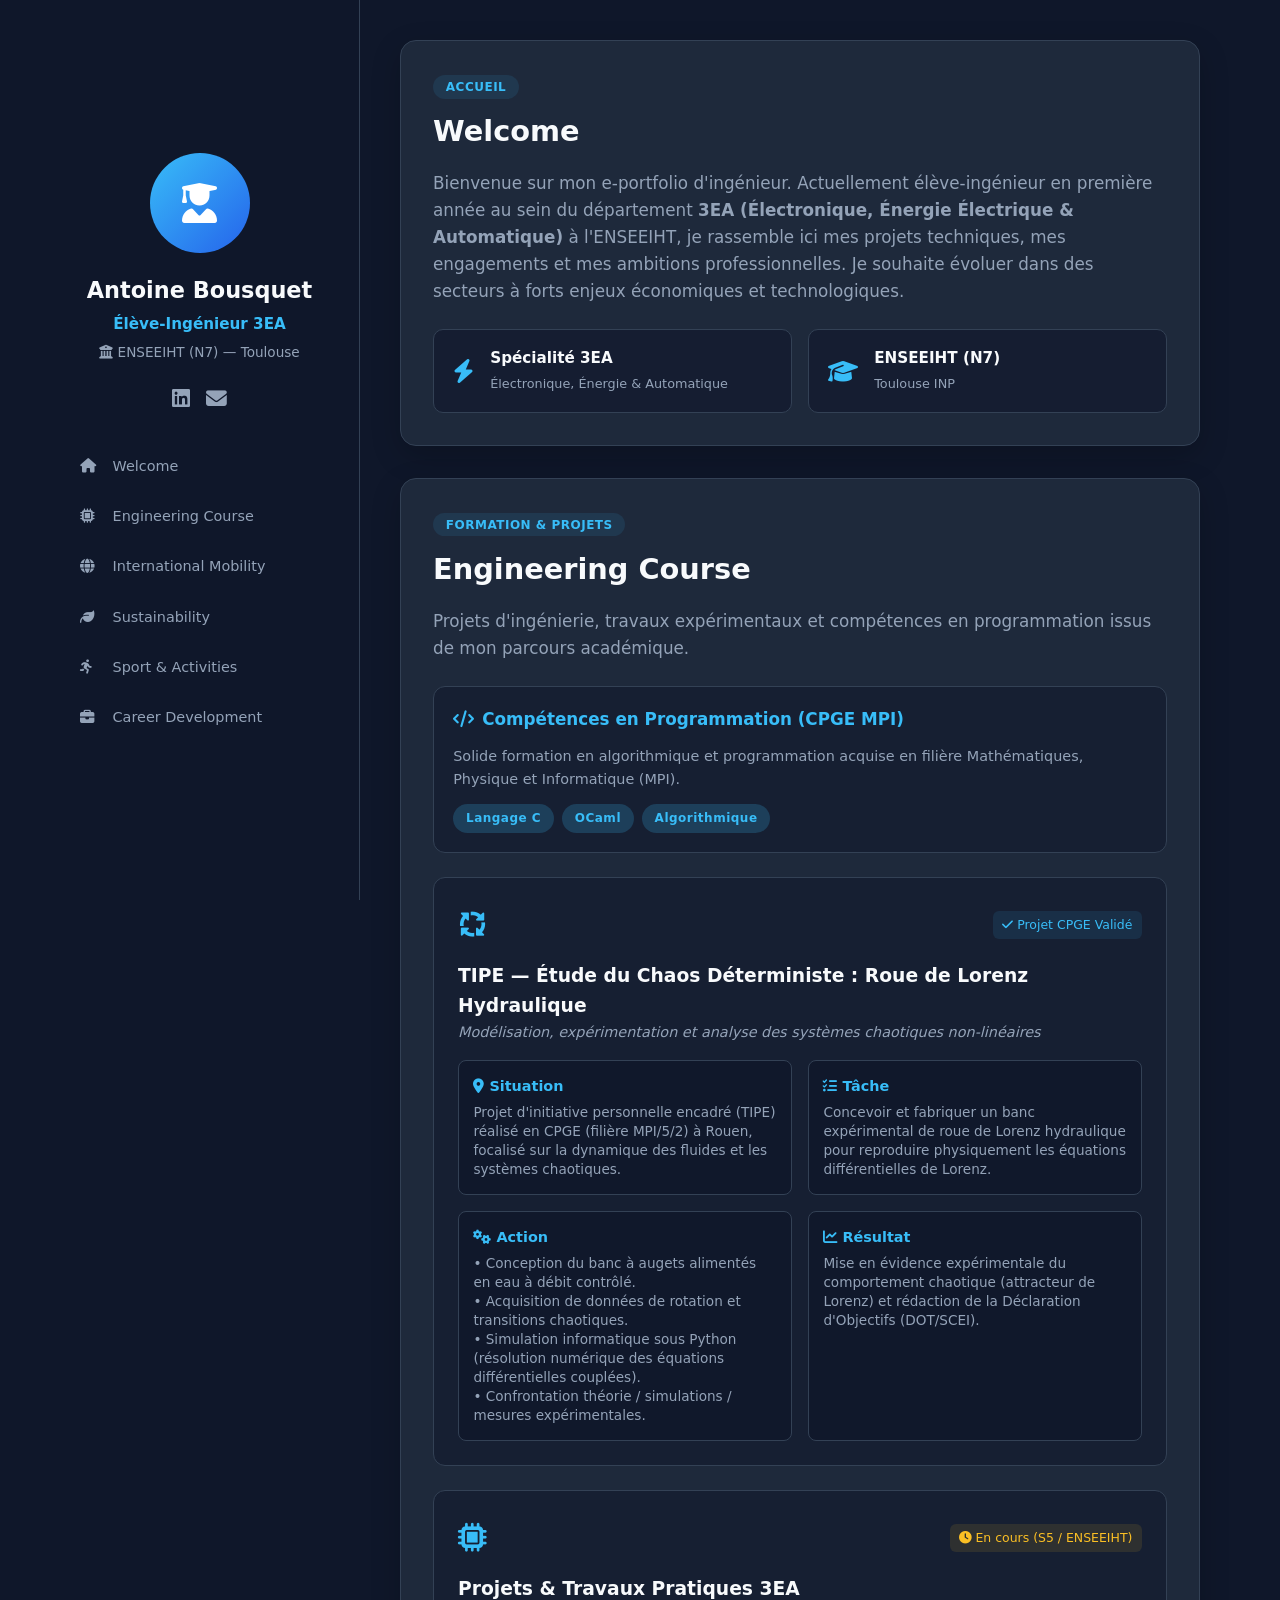
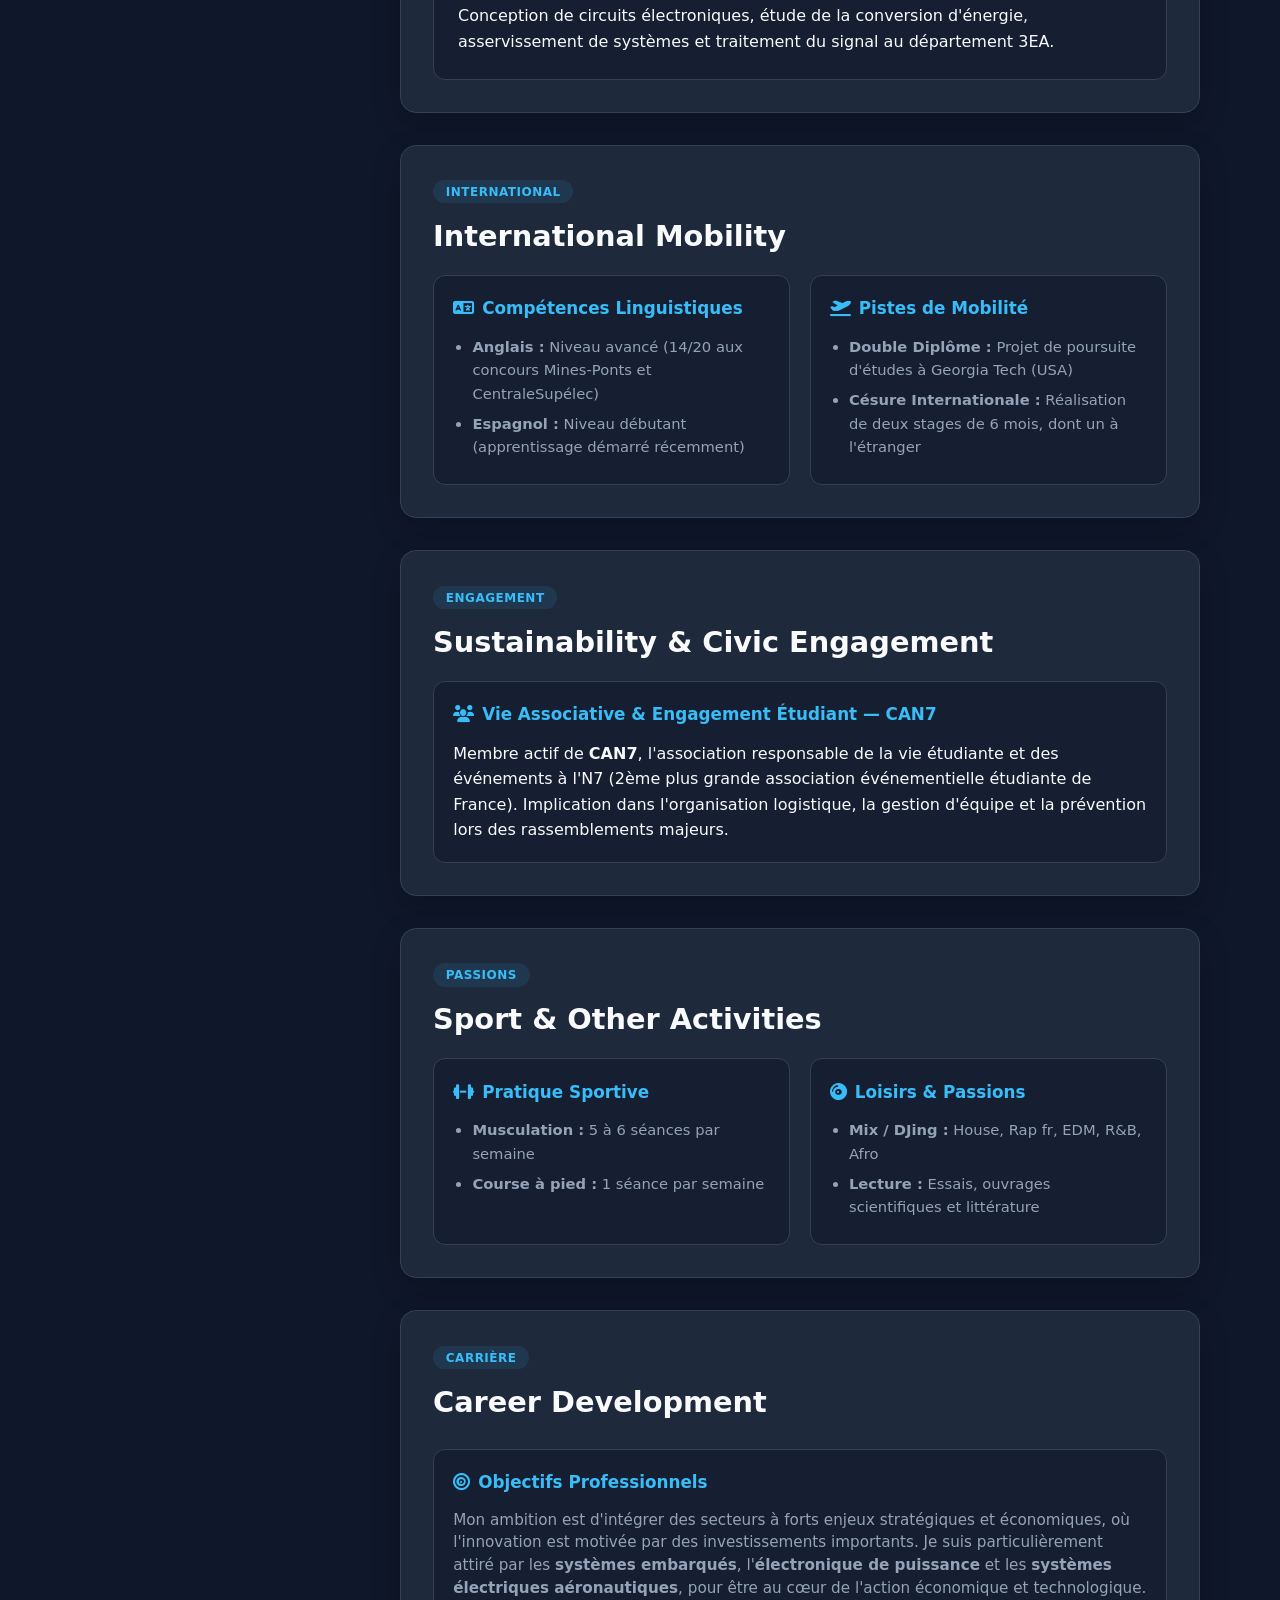
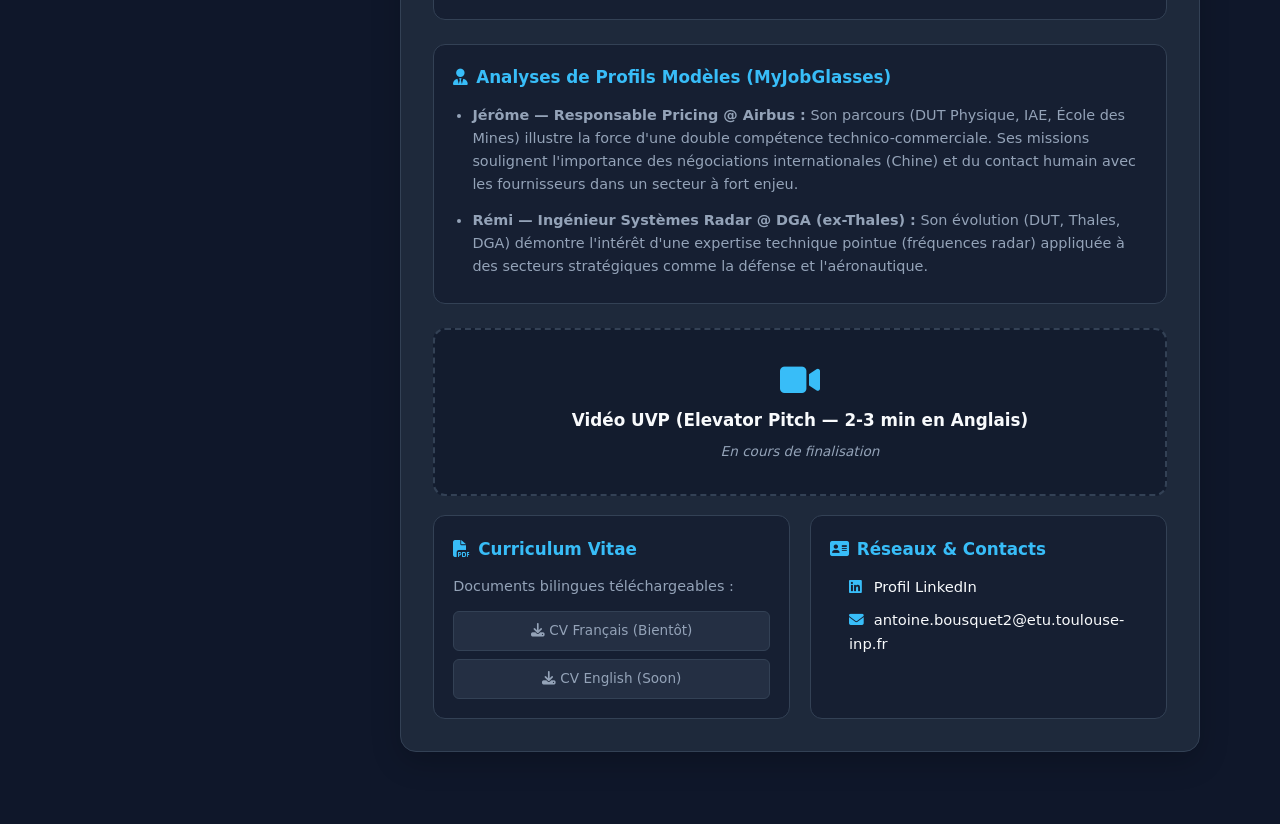
==== index.html @ 3d0f650c "Update index.html" ====
<!DOCTYPE html>
<html lang="fr">
<head>
  <meta charset="UTF-8">
  <meta name="viewport" content="width=device-width, initial-scale=1.0">
  <title>Antoine Bousquet | E-Portfolio</title>
  <link rel="stylesheet" href="style.css">
  <link rel="stylesheet" href="https://cdnjs.cloudflare.com/ajax/libs/font-awesome/6.4.0/css/all.min.css">
</head>
<body>

  <div class="portfolio-container">

    <!-- Barre latérale fixe (Gauche) -->
    <aside class="sidebar">
      <div class="profile-card">
        <!-- Emplacement photo de profil -->
        <div class="avatar-container">
          <i class="fa-solid fa-user-graduate avatar-icon"></i>
          <!-- Quand tu auras ta photo, remplace la ligne au-dessus par : -->
          <!-- <img src="photo.jpg" alt="Antoine Bousquet" class="avatar-img"> -->
        </div>
        
        <h1>Antoine Bousquet</h1>
        <p class="tagline">Élève-Ingénieur 3EA</p>
        <p class="school"><i class="fa-solid fa-building-columns"></i> ENSEEIHT (N7) — Toulouse</p>

        <div class="social-links">
          <a href="https://www.linkedin.com/in/bousquet-antoine-a207343b2/" target="_blank" title="LinkedIn"><i class="fa-brands fa-linkedin"></i></a>
          <a href="mailto:antoine.bousquet2@etu.toulouse-inp.fr" title="Email"><i class="fa-solid fa-envelope"></i></a>
        </div>

        <nav class="sidebar-nav">
          <ul>
            <li><a href="#welcome"><i class="fa-solid fa-house"></i> Welcome</a></li>
            <li><a href="#engineering"><i class="fa-solid fa-microchip"></i> Engineering Course</a></li>
            <li><a href="#mobility"><i class="fa-solid fa-globe"></i> International Mobility</a></li>
            <li><a href="#sustainability"><i class="fa-solid fa-leaf"></i> Sustainability</a></li>
            <li><a href="#sport"><i class="fa-solid fa-person-running"></i> Sport & Activities</a></li>
            <li><a href="#career"><i class="fa-solid fa-briefcase"></i> Career Development</a></li>
          </ul>
        </nav>
      </div>
    </aside>

    <!-- Zone de contenu (Droite) -->
    <main class="main-content">

      <!-- Onglet 1: Welcome -->
      <section id="welcome" class="section-card">
        <span class="badge">Accueil</span>
        <h2>Welcome</h2>
        <p class="hero-text">
          Bienvenue sur mon e-portfolio d'ingénieur. Actuellement élève-ingénieur en première année au sein du département <strong>3EA (Électronique, Énergie Électrique & Automatique)</strong> à l'ENSEEIHT, je rassemble ici mes projets techniques, mes engagements et mes ambitions professionnelles. Je souhaite évoluer dans des secteurs à forts enjeux économiques et technologiques.
        </p>
        
        <div class="quick-stats">
          <div class="stat-box">
            <i class="fa-solid fa-bolt"></i>
            <div>
              <strong>Spécialité 3EA</strong>
              <span>Électronique, Énergie & Automatique</span>
            </div>
          </div>
          <div class="stat-box">
            <i class="fa-solid fa-graduation-cap"></i>
            <div>
              <strong>ENSEEIHT (N7)</strong>
              <span>Toulouse INP</span>
            </div>
          </div>
        </div>
      </section>

      <!-- Onglet 2: Engineering Course -->
      <section id="engineering" class="section-card">
        <span class="badge">Formation & Projets</span>
        <h2>Engineering Course</h2>
        <p class="hero-text">Projets d'ingénierie, travaux expérimentaux et compétences en programmation issus de mon parcours académique.</p>
        
         <div class="info-box margin-top" style="margin-bottom: 1.5rem;">
          <h3><i class="fa-solid fa-code"></i> Compétences en Programmation (CPGE MPI)</h3>
          <p style="font-size: 0.9rem; color: var(--text-muted);">
            Solide formation en algorithmique et programmation acquise en filière Mathématiques, Physique et Informatique (MPI).
          </p>
          <div style="margin-top: 0.8rem; display: flex; gap: 0.5rem; flex-wrap: wrap;">
            <span class="badge" style="text-transform: none; background: rgba(56, 189, 248, 0.2);">Langage C</span>
            <span class="badge" style="text-transform: none; background: rgba(56, 189, 248, 0.2);">OCaml</span>
            <span class="badge" style="text-transform: none; background: rgba(56, 189, 248, 0.2);">Algorithmique</span>
          </div>
        </div>

        <div class="cards-grid">
          <!-- Carte Projet TIPE -->
          <div class="feature-card">
            <div class="card-header-flex">
              <div class="card-icon"><i class="fa-solid fa-arrows-spin"></i></div>
              <span class="status-tag success"><i class="fa-solid fa-check"></i> Projet CPGE Validé</span>
            </div>
            
            <h3>TIPE — Étude du Chaos Déterministe : Roue de Lorenz Hydraulique</h3>
            <p class="project-subtitle"><em>Modélisation, expérimentation et analyse des systèmes chaotiques non-linéaires</em></p>

            <div class="star-grid">
              <div class="star-item">
                <strong><i class="fa-solid fa-location-dot"></i> Situation</strong>
                <p>Projet d'initiative personnelle encadré (TIPE) réalisé en CPGE (filière MPI/5/2) à Rouen, focalisé sur la dynamique des fluides et les systèmes chaotiques.</p>
              </div>

              <div class="star-item">
                <strong><i class="fa-solid fa-list-check"></i> Tâche</strong>
                <p>Concevoir et fabriquer un banc expérimental de roue de Lorenz hydraulique pour reproduire physiquement les équations différentielles de Lorenz.</p>
              </div>

              <div class="star-item">
                <strong><i class="fa-solid fa-gears"></i> Action</strong>
                <p>
                  • Conception du banc à augets alimentés en eau à débit contrôlé.<br>
                  • Acquisition de données de rotation et transitions chaotiques.<br>
                  • Simulation informatique sous Python (résolution numérique des équations différentielles couplées).<br>
                  • Confrontation théorie / simulations / mesures expérimentales.
                </p>
              </div>

              <div class="star-item">
                <strong><i class="fa-solid fa-chart-line"></i> Résultat</strong>
                <p>Mise en évidence expérimentale du comportement chaotique (attracteur de Lorenz) et rédaction de la Déclaration d'Objectifs (DOT/SCEI).</p>
              </div>
            </div>
          </div>

          <!-- Carte Projets N7 3EA -->
          <div class="feature-card margin-top">
            <div class="card-header-flex">
              <div class="card-icon"><i class="fa-solid fa-microchip"></i></div>
              <span class="status-tag pending"><i class="fa-solid fa-clock"></i> En cours (S5 / ENSEEIHT)</span>
            </div>
            <h3>Projets & Travaux Pratiques 3EA</h3>
            <p>Conception de circuits électroniques, étude de la conversion d'énergie, asservissement de systèmes et traitement du signal au département 3EA.</p>
          </div>
        </div>
      </section>

      <!-- Onglet 3: International Mobility -->
      <section id="mobility" class="section-card">
        <span class="badge">International</span>
        <h2>International Mobility</h2>
        
        <div class="grid-2col">
          <div class="info-box">
            <h3><i class="fa-solid fa-language"></i> Compétences Linguistiques</h3>
            <ul>
              <li><strong>Anglais :</strong> Niveau avancé (14/20 aux concours Mines-Ponts et CentraleSupélec)</li>
              <li><strong>Espagnol :</strong> Niveau débutant (apprentissage démarré récemment)</li>
            </ul>
          </div>
          <div class="info-box">
            <h3><i class="fa-solid fa-plane-departure"></i> Pistes de Mobilité</h3>
            <ul>
              <li><strong>Double Diplôme :</strong> Projet de poursuite d'études à Georgia Tech (USA)</li>
              <li><strong>Césure Internationale :</strong> Réalisation de deux stages de 6 mois, dont un à l'étranger</li>
            </ul>
          </div>
        </div>
      </section>

      <!-- Onglet 4: Sustainability & Civic Engagement -->
      <section id="sustainability" class="section-card">
        <span class="badge">Engagement</span>
        <h2>Sustainability & Civic Engagement</h2>
        <div class="info-box">
          <h3><i class="fa-solid fa-users"></i> Vie Associative & Engagement Étudiant — CAN7</h3>
          <p>
            Membre actif de <strong>CAN7</strong>, l'association responsable de la vie étudiante et des événements à l'N7 (2ème plus grande association événementielle étudiante de France). Implication dans l'organisation logistique, la gestion d'équipe et la prévention lors des rassemblements majeurs.
          </p>
        </div>
      </section>

      <!-- Onglet 5: Sport & Other Activities -->
      <section id="sport" class="section-card">
        <span class="badge">Passions</span>
        <h2>Sport & Other Activities</h2>
        <div class="grid-2col">
          <div class="info-box">
            <h3><i class="fa-solid fa-dumbbell"></i> Pratique Sportive</h3>
            <ul>
              <li><strong>Musculation :</strong> 5 à 6 séances par semaine</li>
              <li><strong>Course à pied :</strong> 1 séance par semaine</li>
            </ul>
          </div>
          <div class="info-box">
            <h3><i class="fa-solid fa-compact-disc"></i> Loisirs & Passions</h3>
            <ul>
              <li><strong>Mix / DJing :</strong> House, Rap fr, EDM, R&B, Afro</li>
              <li><strong>Lecture :</strong> Essais, ouvrages scientifiques et littérature</li>
            </ul>
          </div>
        </div>
      </section>

      <!-- Onglet 6: Career Development -->
      <section id="career" class="section-card">
        <span class="badge">Carrière</span>
        <h2>Career Development</h2>
        
        <div class="info-box margin-top" style="margin-bottom: 1.5rem;">
          <h3><i class="fa-solid fa-bullseye"></i> Objectifs Professionnels</h3>
          <p style="font-size: 0.95rem; color: var(--text-muted); line-height: 1.5;">
            Mon ambition est d'intégrer des secteurs à forts enjeux stratégiques et économiques, où l'innovation est motivée par des investissements importants. Je suis particulièrement attiré par les <strong>systèmes embarqués</strong>, l'<strong>électronique de puissance</strong> et les <strong>systèmes électriques aéronautiques</strong>, pour être au cœur de l'action économique et technologique.
          </p>
        </div>
        
        <div class="info-box margin-top" style="margin-bottom: 1.5rem;">
          <h3><i class="fa-solid fa-user-tie"></i> Analyses de Profils Modèles (MyJobGlasses)</h3>
          <ul style="padding-left: 1.2rem; color: var(--text-muted); font-size: 0.9rem;">
            <li>
              <strong>Jérôme — Responsable Pricing @ Airbus :</strong> 
              Son parcours (DUT Physique, IAE, École des Mines) illustre la force d'une double compétence technico-commerciale. Ses missions soulignent l'importance des négociations internationales (Chine) et du contact humain avec les fournisseurs dans un secteur à fort enjeu.
            </li>
            <li style="margin-top: 0.8rem;">
              <strong>Rémi — Ingénieur Systèmes Radar @ DGA (ex-Thales) :</strong> 
              Son évolution (DUT, Thales, DGA) démontre l'intérêt d'une expertise technique pointue (fréquences radar) appliquée à des secteurs stratégiques comme la défense et l'aéronautique.
            </li>
          </ul>
        </div>
        
        <!-- Emplacement Vidéo Pitch -->
        <div class="video-container">
          <div class="video-placeholder">
            <i class="fa-solid fa-video"></i>
            <h3>Vidéo UVP (Elevator Pitch — 2-3 min en Anglais)</h3>
            <p><em>En cours de finalisation</em></p>
          </div>
        </div>

        <!-- Emplacement CVs & Réseaux -->
        <div class="grid-2col">
          <div class="info-box">
            <h3><i class="fa-solid fa-file-pdf"></i> Curriculum Vitae</h3>
            <p style="font-size: 0.9rem; color: var(--text-muted); margin-bottom: 0.8rem;">Documents bilingues téléchargeables :</p>
            <div class="buttons-group">
              <span class="btn-disabled"><i class="fa-solid fa-download"></i> CV Français (Bientôt)</span>
              <span class="btn-disabled"><i class="fa-solid fa-download"></i> CV English (Soon)</span>
            </div>
          </div>

          <div class="info-box">
            <h3><i class="fa-solid fa-address-card"></i> Réseaux & Contacts</h3>
            <ul class="contact-list">
              <li><i class="fa-brands fa-linkedin"></i> <a href="https://www.linkedin.com/in/bousquet-antoine-a207343b2/" target="_blank">Profil LinkedIn</a></li>
              <li><i class="fa-solid fa-envelope"></i> <a href="mailto:antoine.bousquet2@etu.toulouse-inp.fr">antoine.bousquet2@etu.toulouse-inp.fr</a></li>
            </ul>
          </div>
        </div>
      </section>

    </main>

  </div>

</body>
</html>
---- style.css ----
:root {
  --bg-color: #0f172a;
  --card-bg: #1e293b;
  --accent-color: #38bdf8;
  --accent-hover: #0284c7;
  --text-main: #f8fafc;
  --text-muted: #94a3b8;
  --border-color: #334155;
}

* {
  margin: 0;
  padding: 0;
  box-sizing: border-box;
  font-family: 'Segoe UI', system-ui, -apple-system, sans-serif;
  scroll-behavior: smooth;
}

body {
  background-color: var(--bg-color);
  color: var(--text-main);
  line-height: 1.6;
}

.portfolio-container {
  display: flex;
  max-width: 1200px;
  margin: 0 auto;
  min-height: 100vh;
}

/* Sidebar */
.sidebar {
  width: 320px;
  position: sticky;
  top: 0;
  height: 100vh;
  padding: 2rem 1.5rem;
  display: flex;
  flex-direction: column;
  justify-content: center;
  border-right: 1px solid var(--border-color);
}

.profile-card {
  text-align: center;
}

.avatar-container {
  width: 100px;
  height: 100px;
  background: linear-gradient(135deg, var(--accent-color), #2563eb);
  border-radius: 50%;
  display: flex;
  align-items: center;
  justify-content: center;
  margin: 0 auto 1.2rem;
  overflow: hidden;
}

.avatar-icon {
  font-size: 2.5rem;
  color: white;
}

.avatar-img {
  width: 100%;
  height: 100%;
  object-fit: cover;
}

.sidebar h1 {
  font-size: 1.4rem;
  font-weight: 700;
  margin-bottom: 0.2rem;
}

.tagline {
  color: var(--accent-color);
  font-weight: 600;
  font-size: 0.95rem;
}

.school {
  color: var(--text-muted);
  font-size: 0.85rem;
  margin-top: 0.4rem;
  margin-bottom: 1.2rem;
}

.social-links {
  display: flex;
  justify-content: center;
  gap: 1rem;
  margin-bottom: 1.8rem;
}

.social-links a {
  color: var(--text-muted);
  font-size: 1.3rem;
  transition: color 0.2s;
}

.social-links a:hover {
  color: var(--accent-color);
}

.sidebar-nav ul {
  list-style: none;
  text-align: left;
}

.sidebar-nav li {
  margin-bottom: 0.5rem;
}

.sidebar-nav a {
  color: var(--text-muted);
  text-decoration: none;
  display: block;
  padding: 0.6rem 1rem;
  border-radius: 8px;
  font-size: 0.9rem;
  font-weight: 500;
  transition: all 0.2s;
}

.sidebar-nav a:hover {
  background: var(--card-bg);
  color: var(--accent-color);
}

.sidebar-nav i {
  width: 20px;
  margin-right: 8px;
}

/* Main Content */
.main-content {
  flex: 1;
  padding: 2.5rem;
}

.section-card {
  background: var(--card-bg);
  border-radius: 16px;
  padding: 2rem;
  margin-bottom: 2rem;
  border: 1px solid var(--border-color);
  box-shadow: 0 10px 30px rgba(0, 0, 0, 0.2);
}

.badge {
  background: rgba(56, 189, 248, 0.1);
  color: var(--accent-color);
  padding: 0.3rem 0.8rem;
  border-radius: 20px;
  font-size: 0.75rem;
  font-weight: 600;
  text-transform: uppercase;
  letter-spacing: 0.5px;
}

.section-card h2 {
  font-size: 1.8rem;
  margin: 0.6rem 0 1rem;
  color: var(--text-main);
}

.hero-text {
  font-size: 1.05rem;
  color: var(--text-muted);
  margin-bottom: 1.5rem;
}

.quick-stats {
  display: flex;
  gap: 1rem;
  flex-wrap: wrap;
}

.stat-box {
  background: rgba(15, 23, 42, 0.6);
  padding: 1rem 1.2rem;
  border-radius: 10px;
  display: flex;
  align-items: center;
  gap: 1rem;
  border: 1px solid var(--border-color);
  flex: 1;
  min-width: 220px;
}

.stat-box i {
  font-size: 1.5rem;
  color: var(--accent-color);
}

.stat-box strong {
  display: block;
  font-size: 0.95rem;
}

.stat-box span {
  font-size: 0.8rem;
  color: var(--text-muted);
}

.grid-2col {
  display: grid;
  grid-template-columns: 1fr 1fr;
  gap: 1.2rem;
  margin-top: 1rem;
}

.info-box {
  background: rgba(15, 23, 42, 0.5);
  padding: 1.2rem;
  border-radius: 12px;
  border: 1px solid var(--border-color);
}

.info-box h3 {
  font-size: 1.05rem;
  color: var(--accent-color);
  margin-bottom: 0.8rem;
  display: flex;
  align-items: center;
  gap: 0.5rem;
}

.info-box ul {
  padding-left: 1.2rem;
  color: var(--text-muted);
  font-size: 0.92rem;
}

.info-box li {
  margin-bottom: 0.4rem;
}

.feature-card {
  background: rgba(15, 23, 42, 0.5);
  padding: 1.5rem;
  border-radius: 12px;
  border: 1px solid var(--border-color);
}

.card-header-flex {
  display: flex;
  justify-content: space-between;
  align-items: center;
  margin-bottom: 0.8rem;
}

.card-icon {
  font-size: 1.8rem;
  color: var(--accent-color);
}

.margin-top {
  margin-top: 1.5rem;
}

.project-subtitle {
  color: var(--text-muted);
  font-size: 0.9rem;
  margin-bottom: 1rem;
}

/* Method STAR */
.star-grid {
  display: grid;
  grid-template-columns: 1fr 1fr;
  gap: 1rem;
  margin-top: 1rem;
}

.star-item {
  background: rgba(15, 23, 42, 0.8);
  padding: 0.9rem;
  border-radius: 8px;
  border: 1px solid var(--border-color);
}

.star-item strong {
  color: var(--accent-color);
  display: block;
  margin-bottom: 0.3rem;
  font-size: 0.9rem;
}

.star-item p {
  font-size: 0.85rem;
  color: var(--text-muted);
  line-height: 1.4;
}

.status-tag {
  font-size: 0.78rem;
  padding: 0.25rem 0.6rem;
  border-radius: 6px;
  font-weight: 500;
}

.status-tag.success {
  background: rgba(56, 189, 248, 0.1);
  color: var(--accent-color);
}

.status-tag.pending {
  background: rgba(251, 191, 36, 0.1);
  color: #fbbf24;
}

.video-placeholder {
  background: rgba(15, 23, 42, 0.7);
  border: 2px dashed var(--border-color);
  border-radius: 12px;
  padding: 2rem;
  text-align: center;
  margin-bottom: 1.2rem;
}

.video-placeholder i {
  font-size: 2.2rem;
  color: var(--accent-color);
  margin-bottom: 0.6rem;
}

.video-placeholder h3 {
  font-size: 1.05rem;
  margin-bottom: 0.4rem;
}

.video-placeholder p {
  font-size: 0.85rem;
  color: var(--text-muted);
}

.buttons-group {
  display: flex;
  flex-direction: column;
  gap: 0.5rem;
}

.btn-disabled {
  display: inline-block;
  background: rgba(51, 65, 85, 0.5);
  color: var(--text-muted);
  padding: 0.5rem 0.8rem;
  border-radius: 6px;
  font-size: 0.85rem;
  text-align: center;
  border: 1px solid var(--border-color);
}

.contact-list {
  list-style: none;
}

.contact-list li {
  margin-bottom: 0.6rem;
  font-size: 0.92rem;
}

.contact-list a {
  color: var(--text-main);
  text-decoration: none;
}

.contact-list a:hover {
  color: var(--accent-color);
}

.contact-list i {
  width: 20px;
  color: var(--accent-color);
}

@media (max-width: 850px) {
  .portfolio-container {
    flex-direction: column;
  }
  .sidebar {
    width: 100%;
    height: auto;
    position: relative;
    border-right: none;
    border-bottom: 1px solid var(--border-color);
  }
  .grid-2col, .star-grid {
    grid-template-columns: 1fr;
  }
}
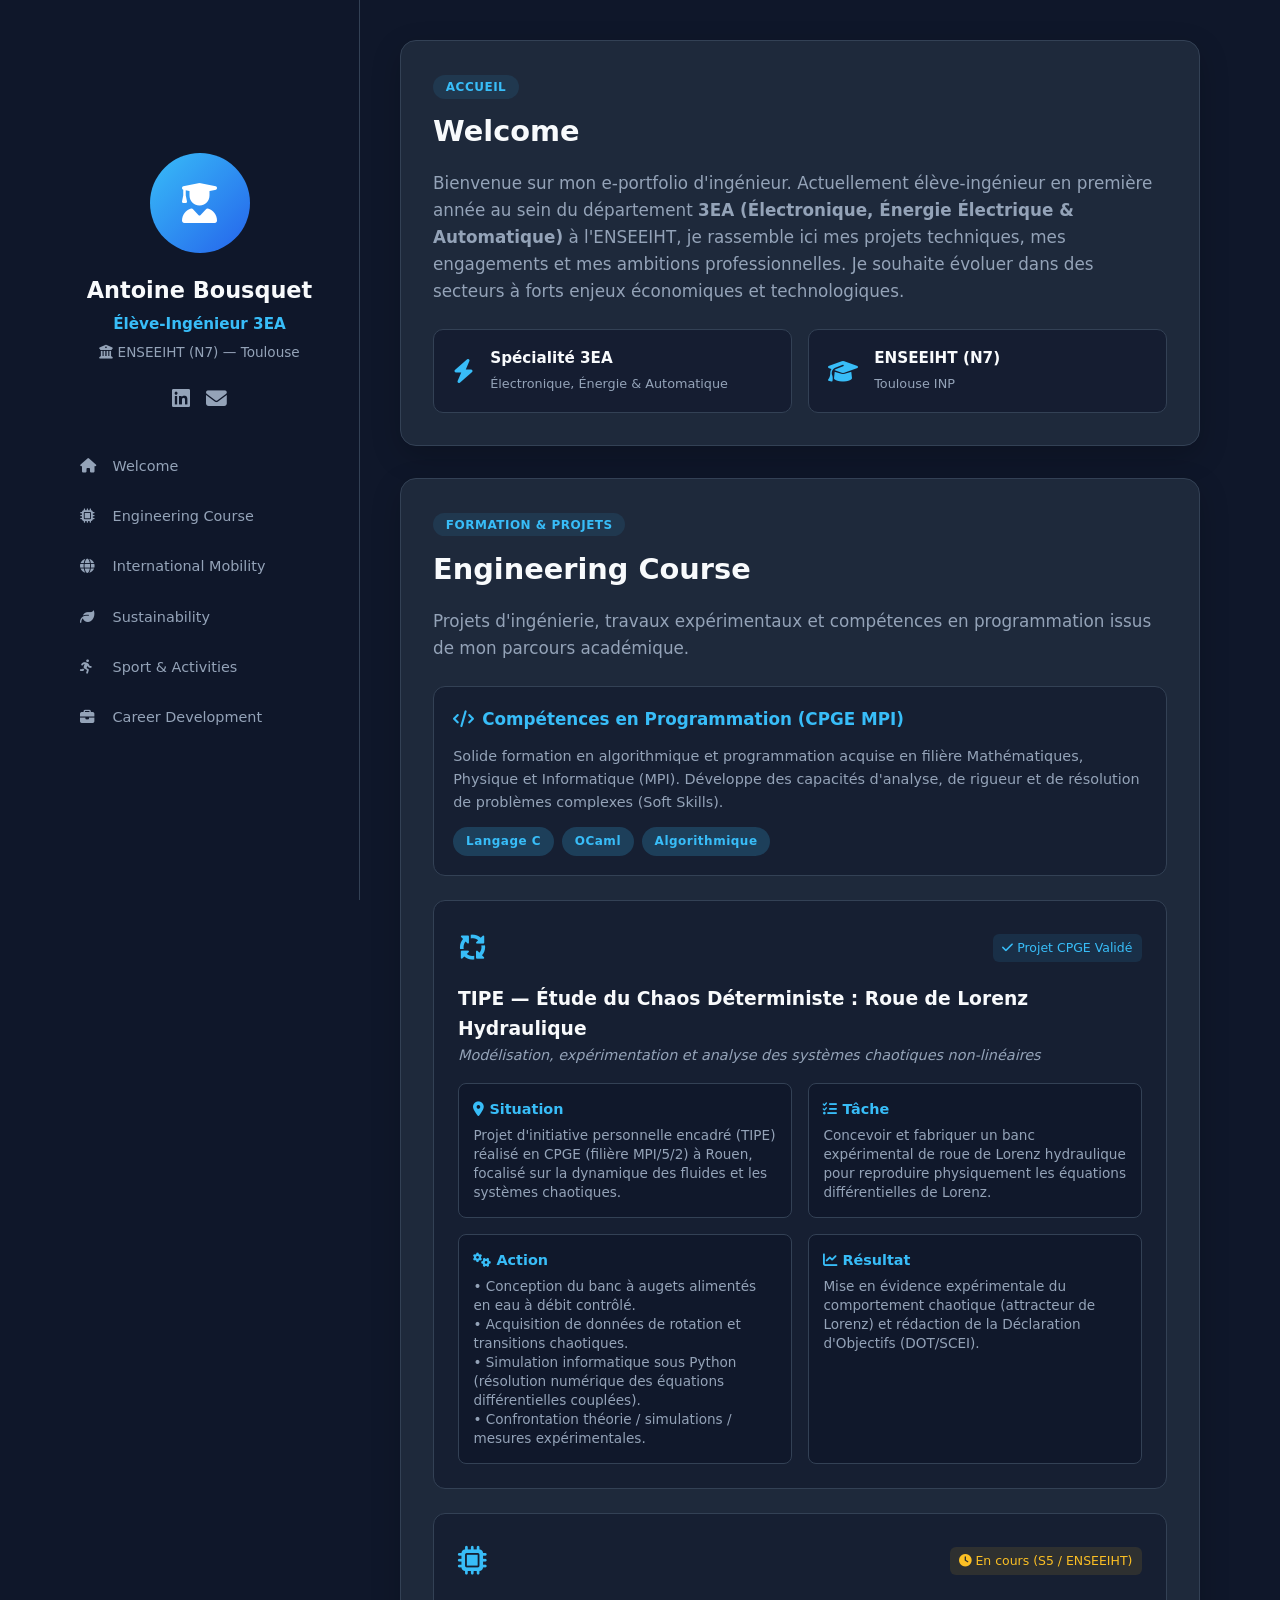
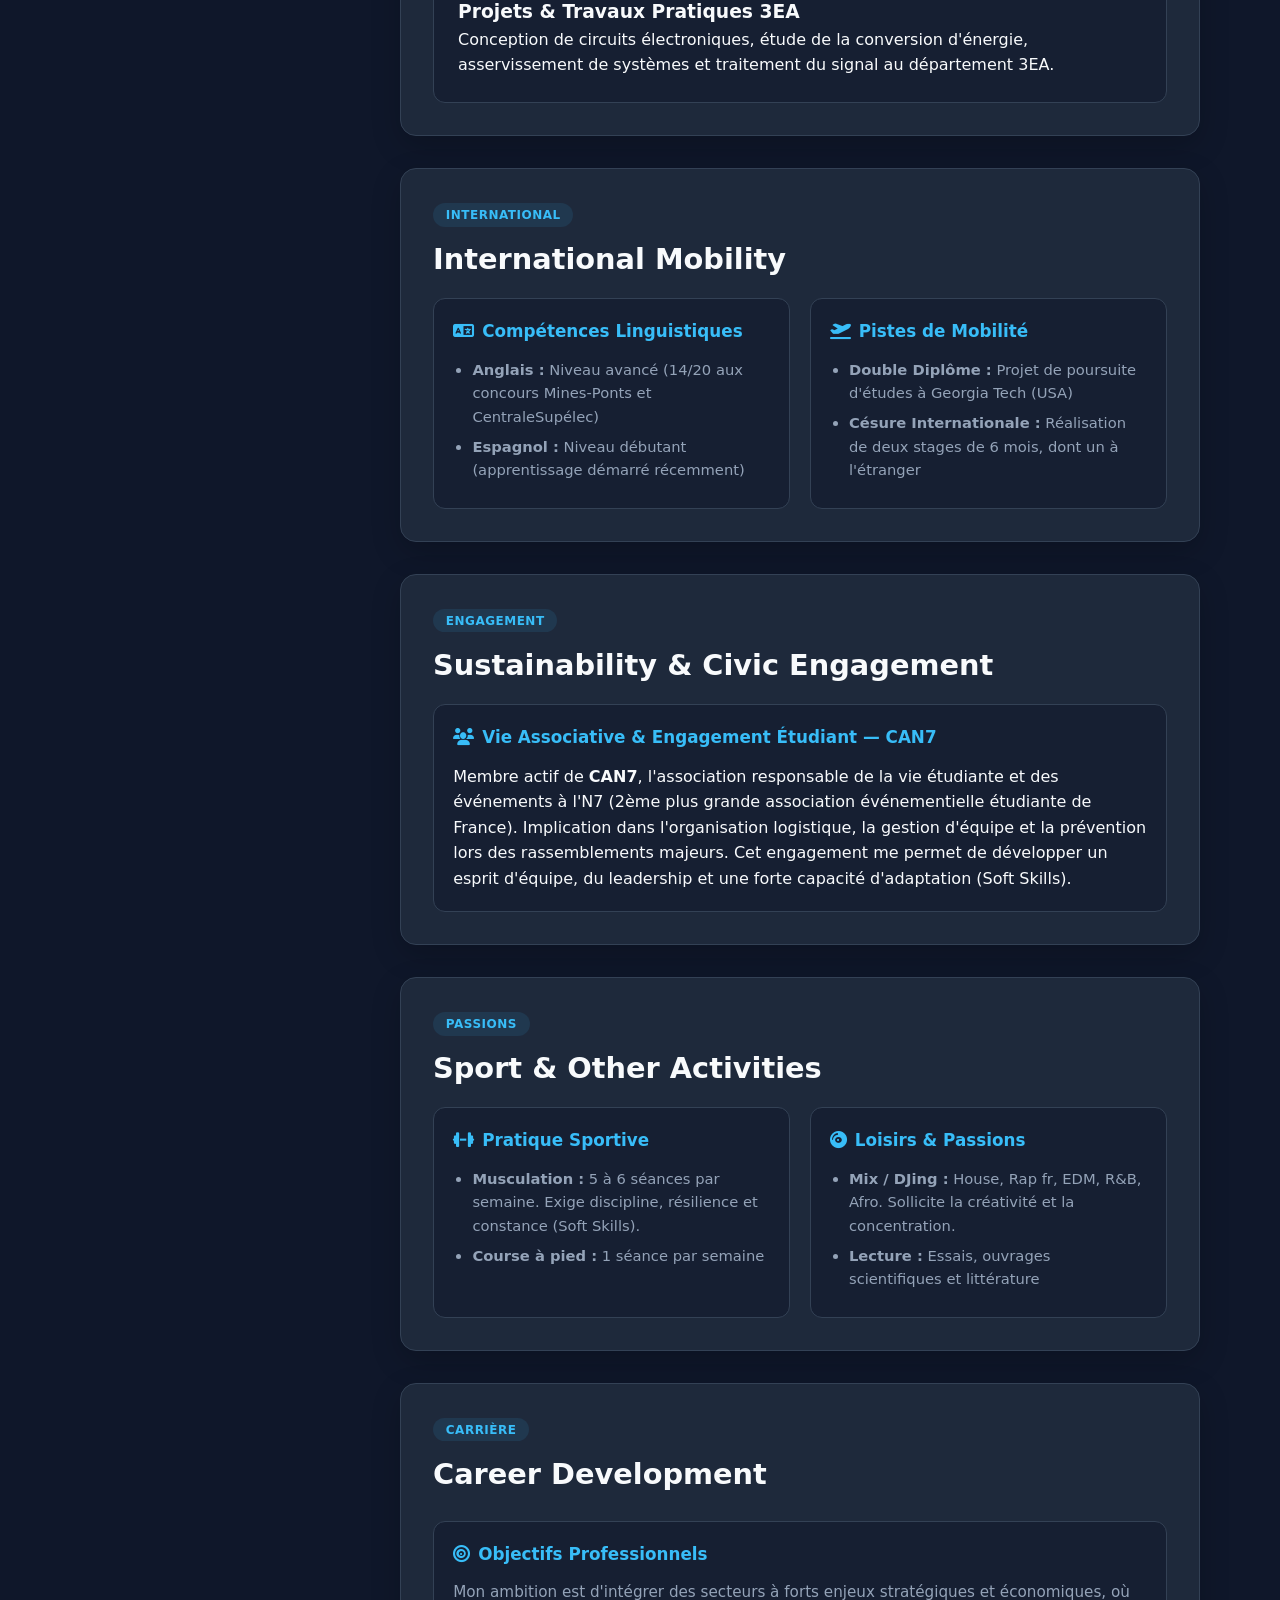
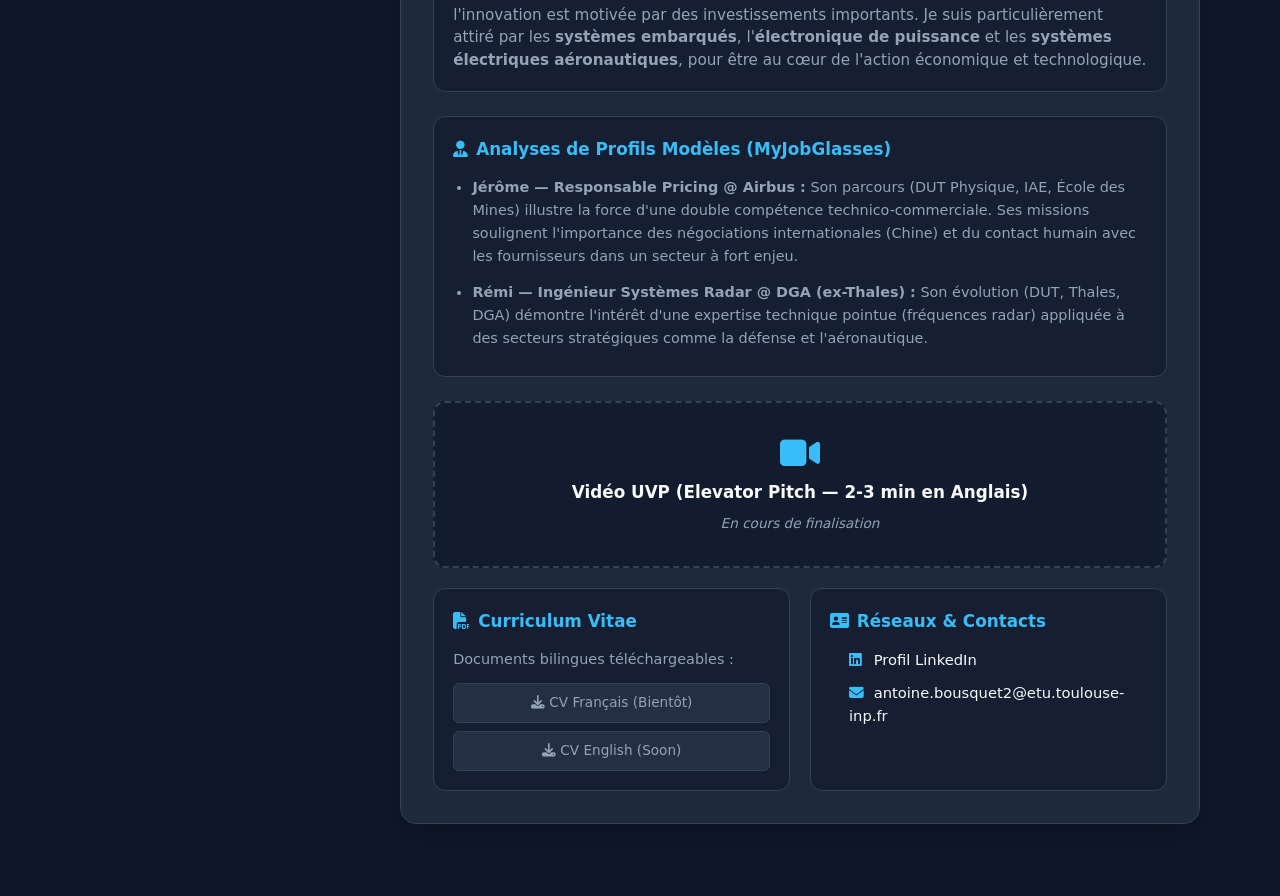
==== commit f68ddf6f: "Update index.html" ====
--- a/index.html
+++ b/index.html
@@ -81,7 +81,7 @@
          <div class="info-box margin-top" style="margin-bottom: 1.5rem;">
           <h3><i class="fa-solid fa-code"></i> Compétences en Programmation (CPGE MPI)</h3>
           <p style="font-size: 0.9rem; color: var(--text-muted);">
-            Solide formation en algorithmique et programmation acquise en filière Mathématiques, Physique et Informatique (MPI).
+            Solide formation en algorithmique et programmation acquise en filière Mathématiques, Physique et Informatique (MPI). Développe des capacités d'analyse, de rigueur et de résolution de problèmes complexes (Soft Skills).
           </p>
           <div style="margin-top: 0.8rem; display: flex; gap: 0.5rem; flex-wrap: wrap;">
             <span class="badge" style="text-transform: none; background: rgba(56, 189, 248, 0.2);">Langage C</span>
@@ -171,7 +171,7 @@
         <div class="info-box">
           <h3><i class="fa-solid fa-users"></i> Vie Associative & Engagement Étudiant — CAN7</h3>
           <p>
-            Membre actif de <strong>CAN7</strong>, l'association responsable de la vie étudiante et des événements à l'N7 (2ème plus grande association événementielle étudiante de France). Implication dans l'organisation logistique, la gestion d'équipe et la prévention lors des rassemblements majeurs.
+            Membre actif de <strong>CAN7</strong>, l'association responsable de la vie étudiante et des événements à l'N7 (2ème plus grande association événementielle étudiante de France). Implication dans l'organisation logistique, la gestion d'équipe et la prévention lors des rassemblements majeurs. Cet engagement me permet de développer un esprit d'équipe, du leadership et une forte capacité d'adaptation (Soft Skills).
           </p>
         </div>
       </section>
@@ -184,14 +184,14 @@
           <div class="info-box">
             <h3><i class="fa-solid fa-dumbbell"></i> Pratique Sportive</h3>
             <ul>
-              <li><strong>Musculation :</strong> 5 à 6 séances par semaine</li>
+              <li><strong>Musculation :</strong> 5 à 6 séances par semaine. Exige discipline, résilience et constance (Soft Skills).</li>
               <li><strong>Course à pied :</strong> 1 séance par semaine</li>
             </ul>
           </div>
           <div class="info-box">
             <h3><i class="fa-solid fa-compact-disc"></i> Loisirs & Passions</h3>
             <ul>
-              <li><strong>Mix / DJing :</strong> House, Rap fr, EDM, R&B, Afro</li>
+              <li><strong>Mix / DJing :</strong> House, Rap fr, EDM, R&B, Afro. Sollicite la créativité et la concentration.</li>
               <li><strong>Lecture :</strong> Essais, ouvrages scientifiques et littérature</li>
             </ul>
           </div>
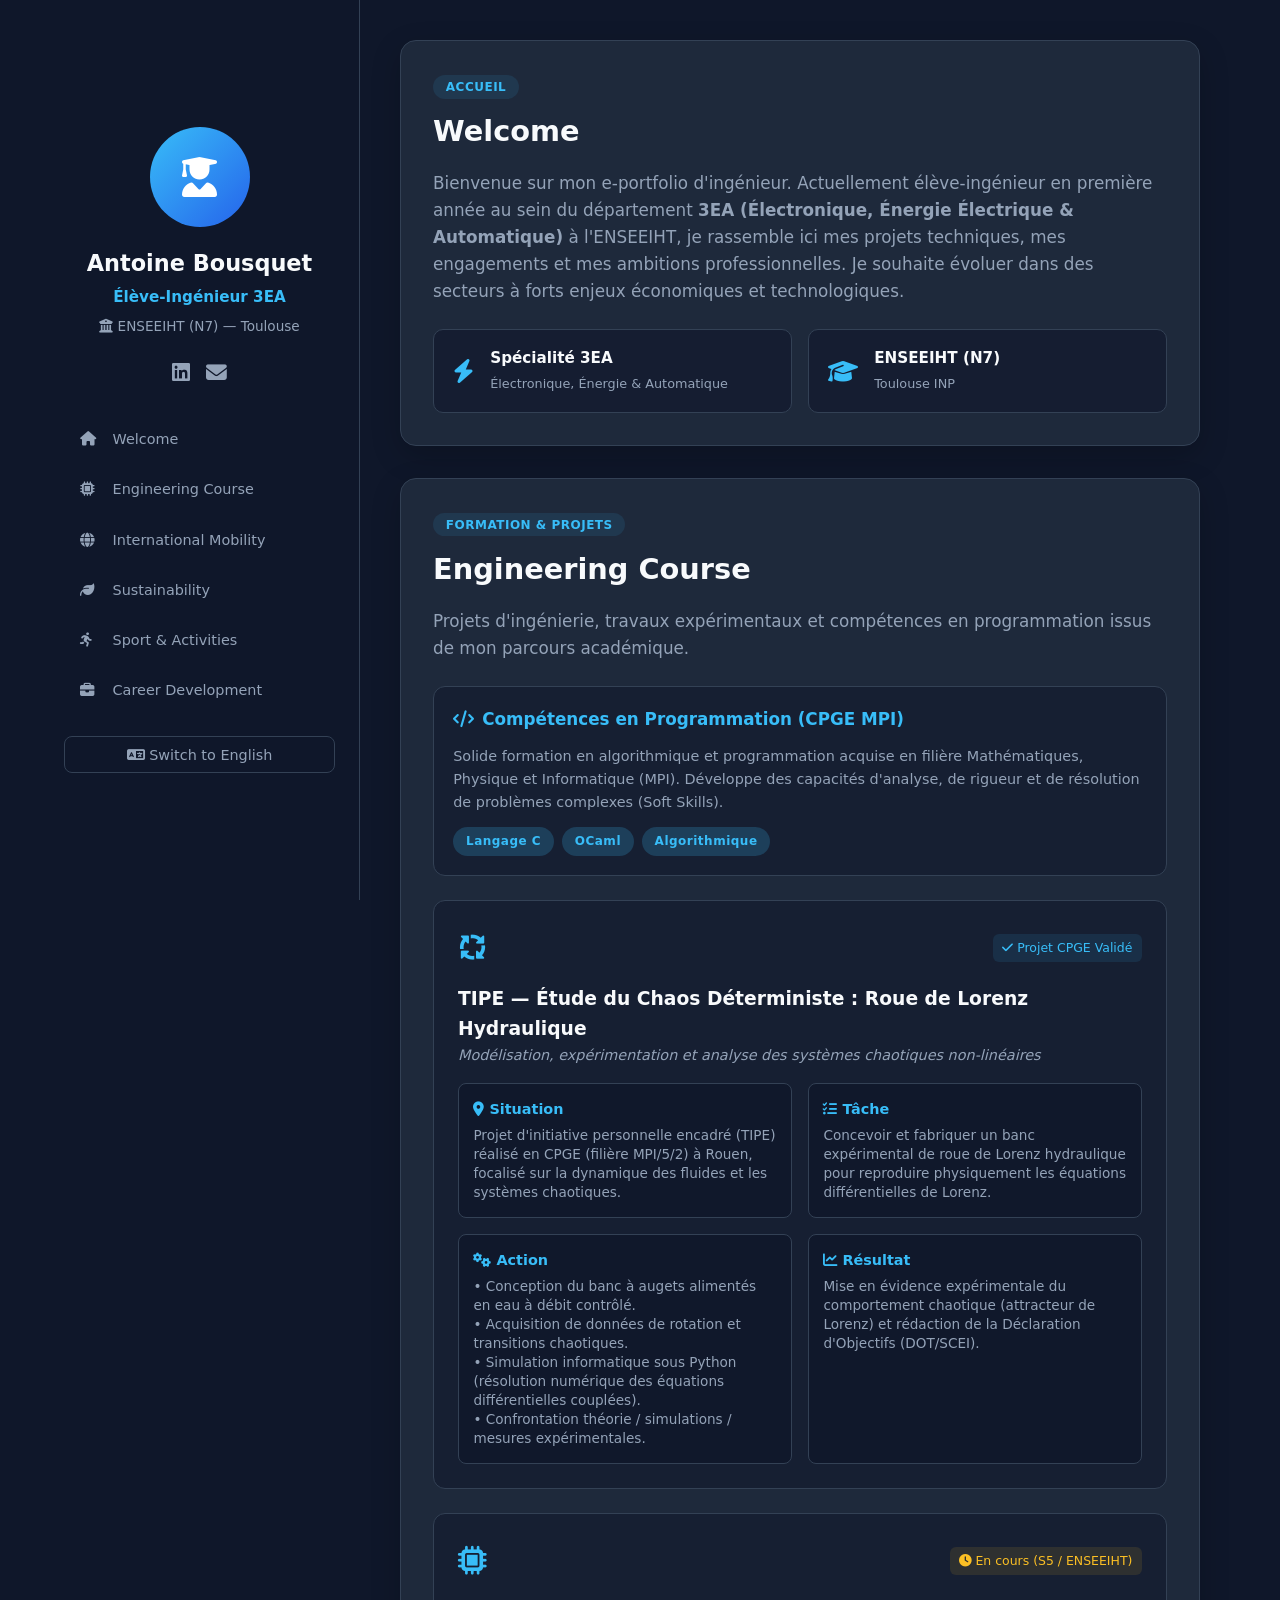
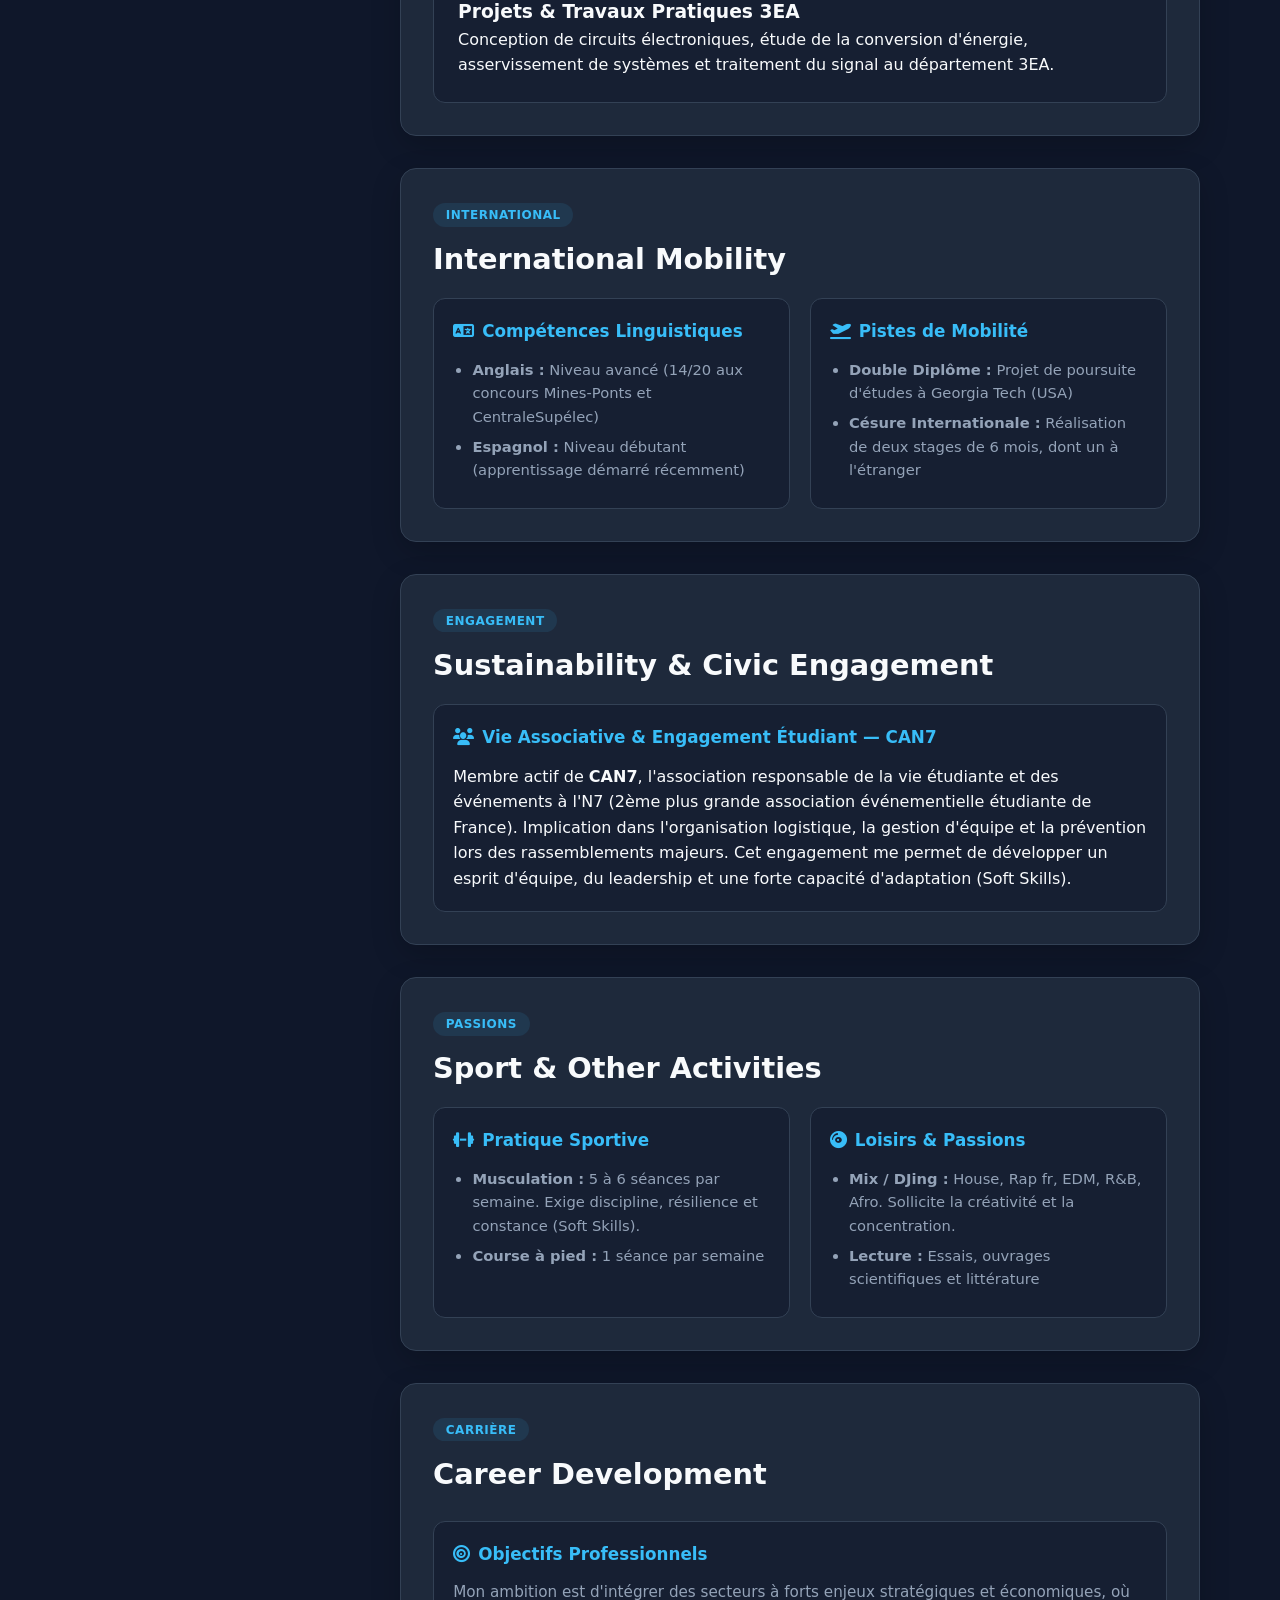
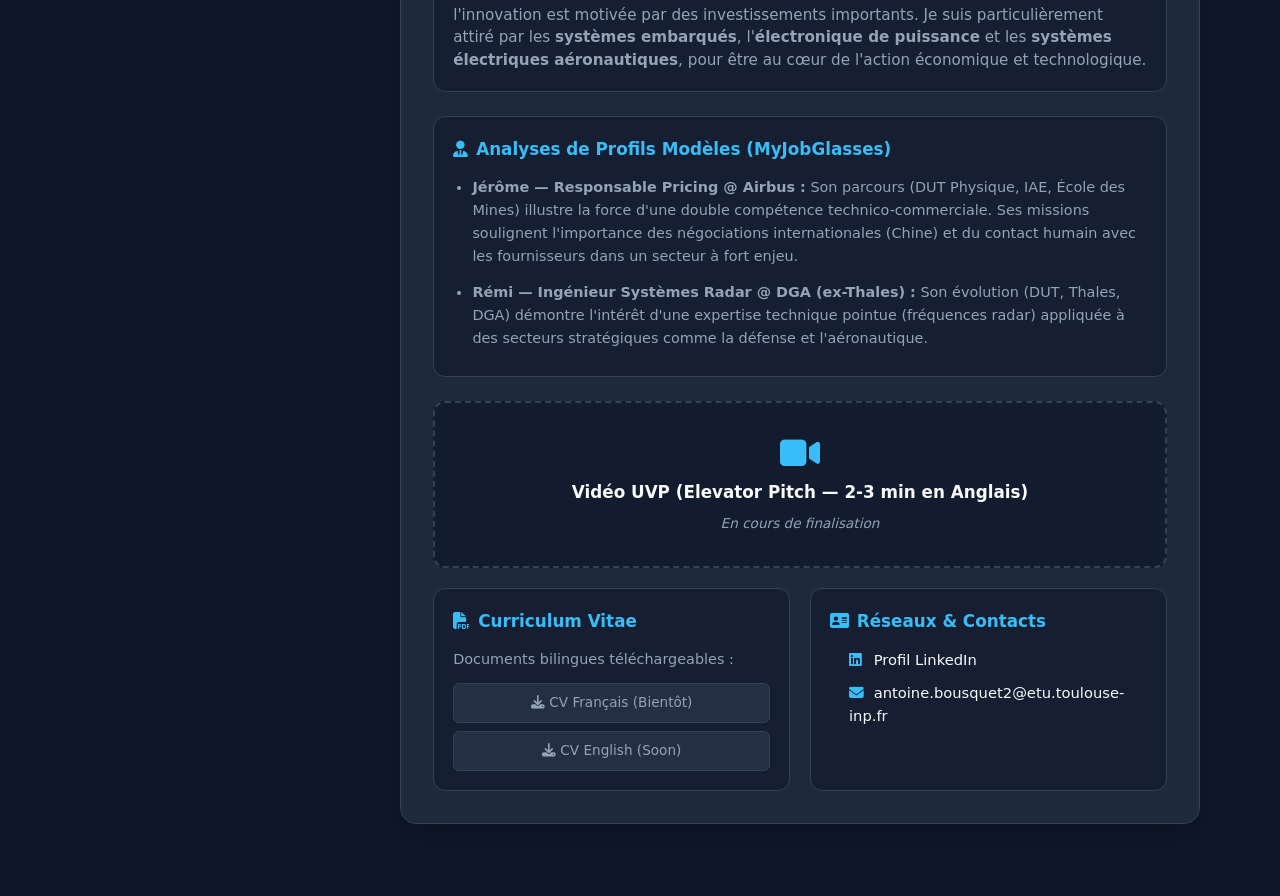
==== commit 50735630: "Update index.html" ====
--- a/index.html
+++ b/index.html
@@ -40,6 +40,9 @@
             <li><a href="#career"><i class="fa-solid fa-briefcase"></i> Career Development</a></li>
           </ul>
         </nav>
+        <button id="langToggle" class="lang-toggle-btn">
+        <i class="fa-solid fa-language"></i> Switch to English
+        </button>
       </div>
     </aside>
 
@@ -257,6 +260,17 @@
     </main>
 
   </div>
-
+<script>
+  const toggleBtn = document.getElementById('langToggle');
+  let isEnglish = false;
+  
+  toggleBtn.addEventListener('click', () => {
+    isEnglish = !isEnglish;
+    toggleBtn.innerHTML = isEnglish ? '<i class="fa-solid fa-language"></i> Passer en Français' : '<i class="fa-solid fa-language"></i> Switch to English';
+    
+    document.querySelectorAll('.lang-fr').forEach(el => el.style.display = isEnglish ? 'none' : '');
+    document.querySelectorAll('.lang-en').forEach(el => el.style.display = isEnglish ? '' : 'none');
+  });
+</script>
 </body>
 </html>
--- a/style.css
+++ b/style.css
@@ -393,3 +393,36 @@
     grid-template-columns: 1fr;
   }
 }
+/* Bouton de langue */
+.lang-toggle-btn {
+  background: transparent;
+  color: var(--text-muted);
+  border: 1px solid var(--border-color);
+  padding: 0.6rem;
+  border-radius: 8px;
+  cursor: pointer;
+  width: 100%;
+  margin-top: 1rem;
+  font-size: 0.9rem;
+  transition: all 0.2s;
+}
+
+.lang-toggle-btn:hover {
+  background: var(--card-bg);
+  color: var(--text-main);
+  border-color: var(--accent-color);
+}
+
+.lang-en {
+  display: none; /* Cache le texte anglais par défaut */
+}
+
+/* Image de projet TIPE */
+.project-image {
+  width: 100%;
+  max-height: 250px;
+  object-fit: cover;
+  border-radius: 8px;
+  margin: 1rem 0;
+  border: 1px solid var(--border-color);
+}
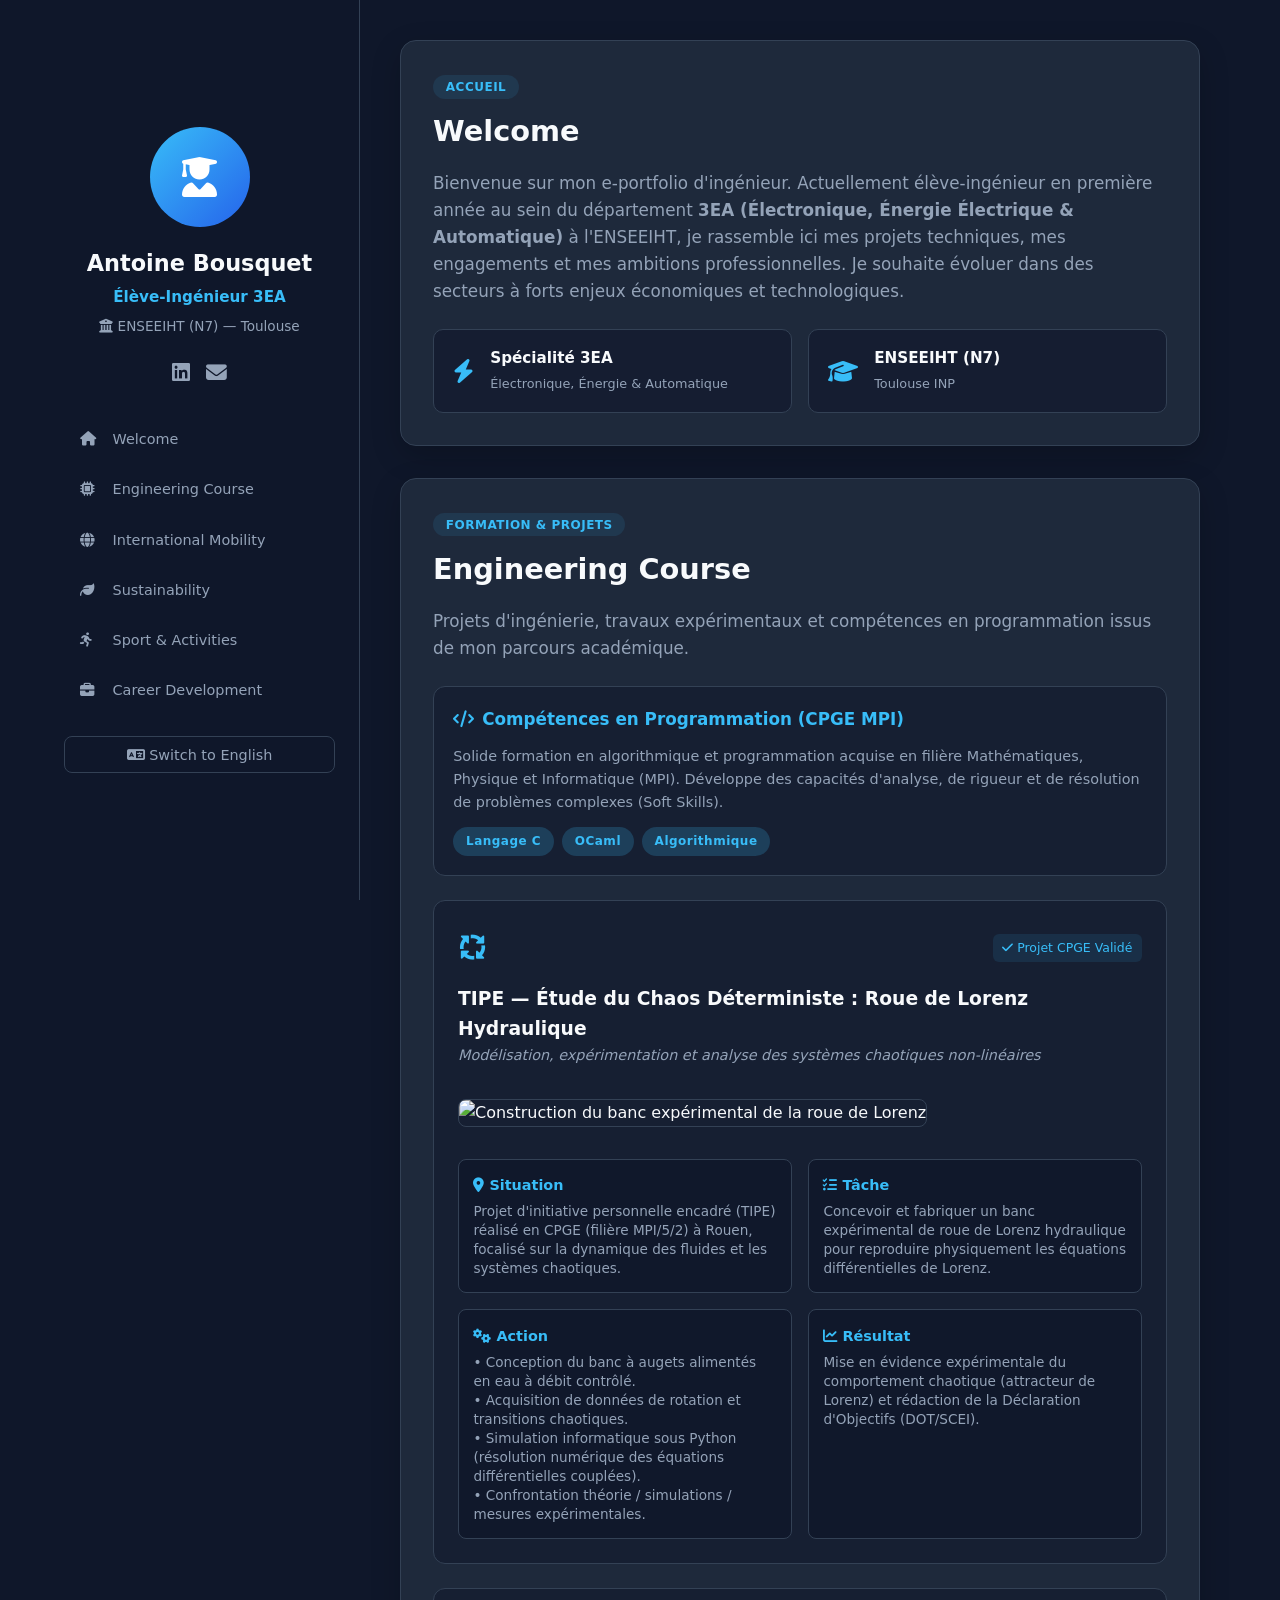
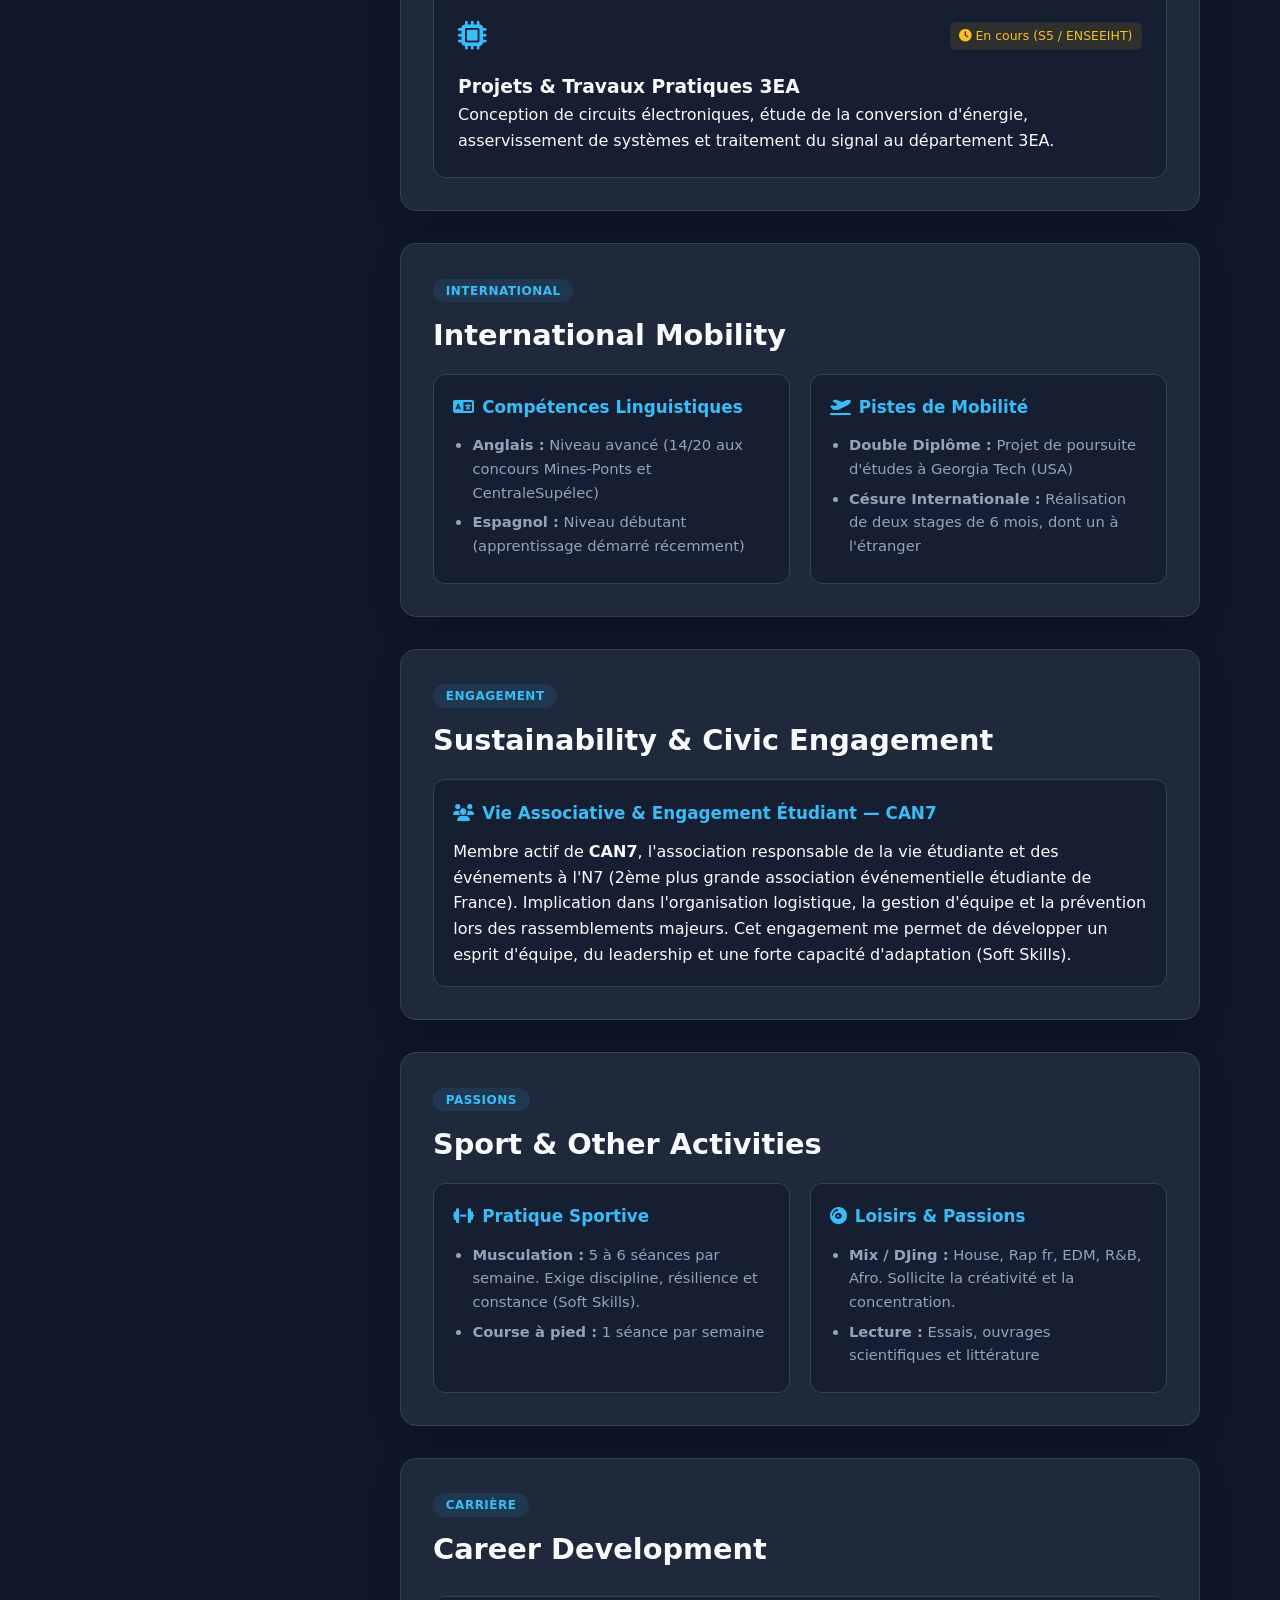
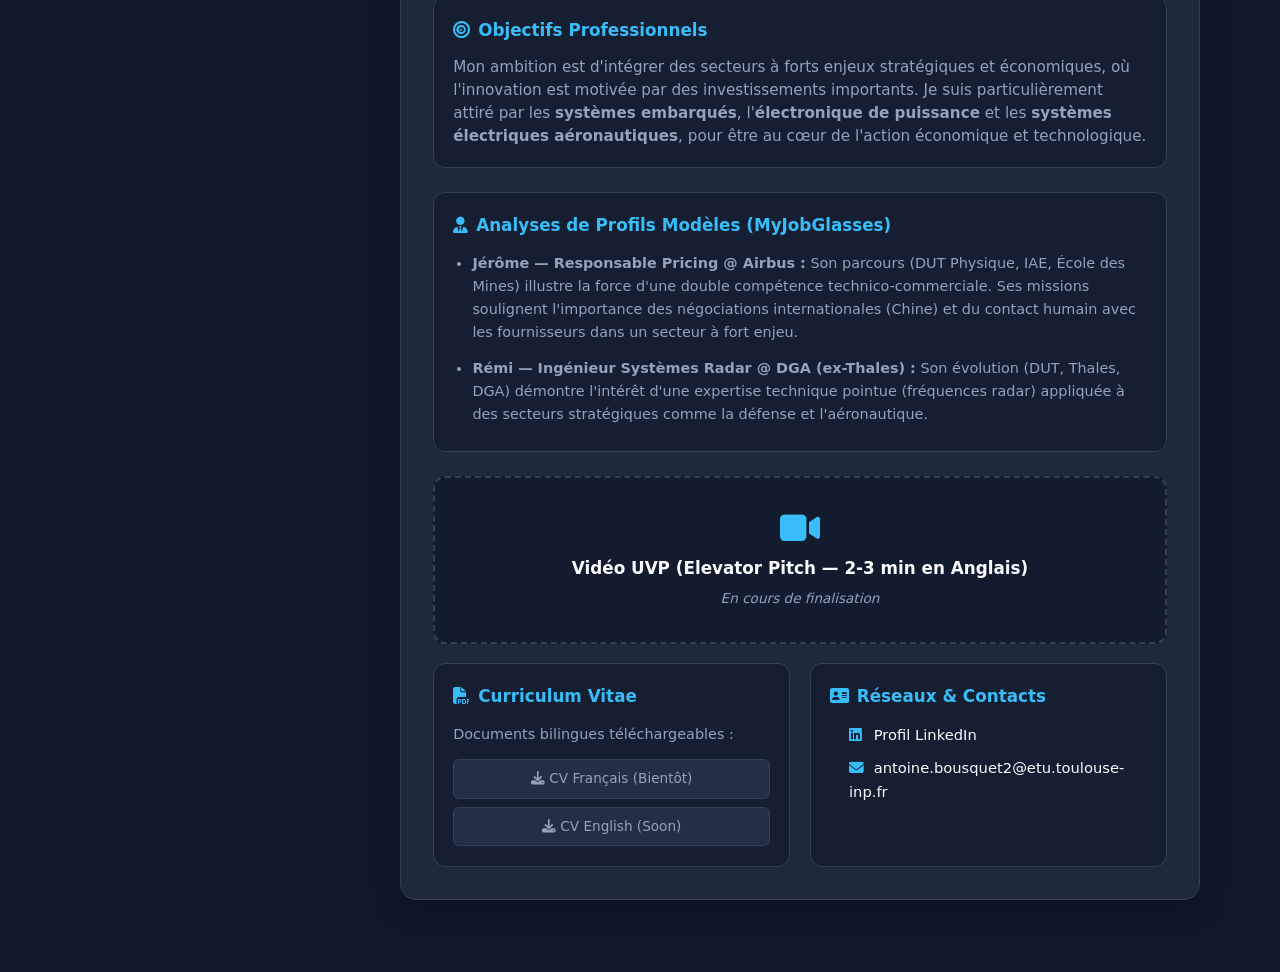
==== commit bd98ffe6: "Update index.html" ====
--- a/index.html
+++ b/index.html
@@ -103,7 +103,7 @@
             
             <h3>TIPE — Étude du Chaos Déterministe : Roue de Lorenz Hydraulique</h3>
             <p class="project-subtitle"><em>Modélisation, expérimentation et analyse des systèmes chaotiques non-linéaires</em></p>
-
+            <img src="roue-lorenz.jpeg" alt="Construction du banc expérimental de la roue de Lorenz" class="project-image">
             <div class="star-grid">
               <div class="star-item">
                 <strong><i class="fa-solid fa-location-dot"></i> Situation</strong>
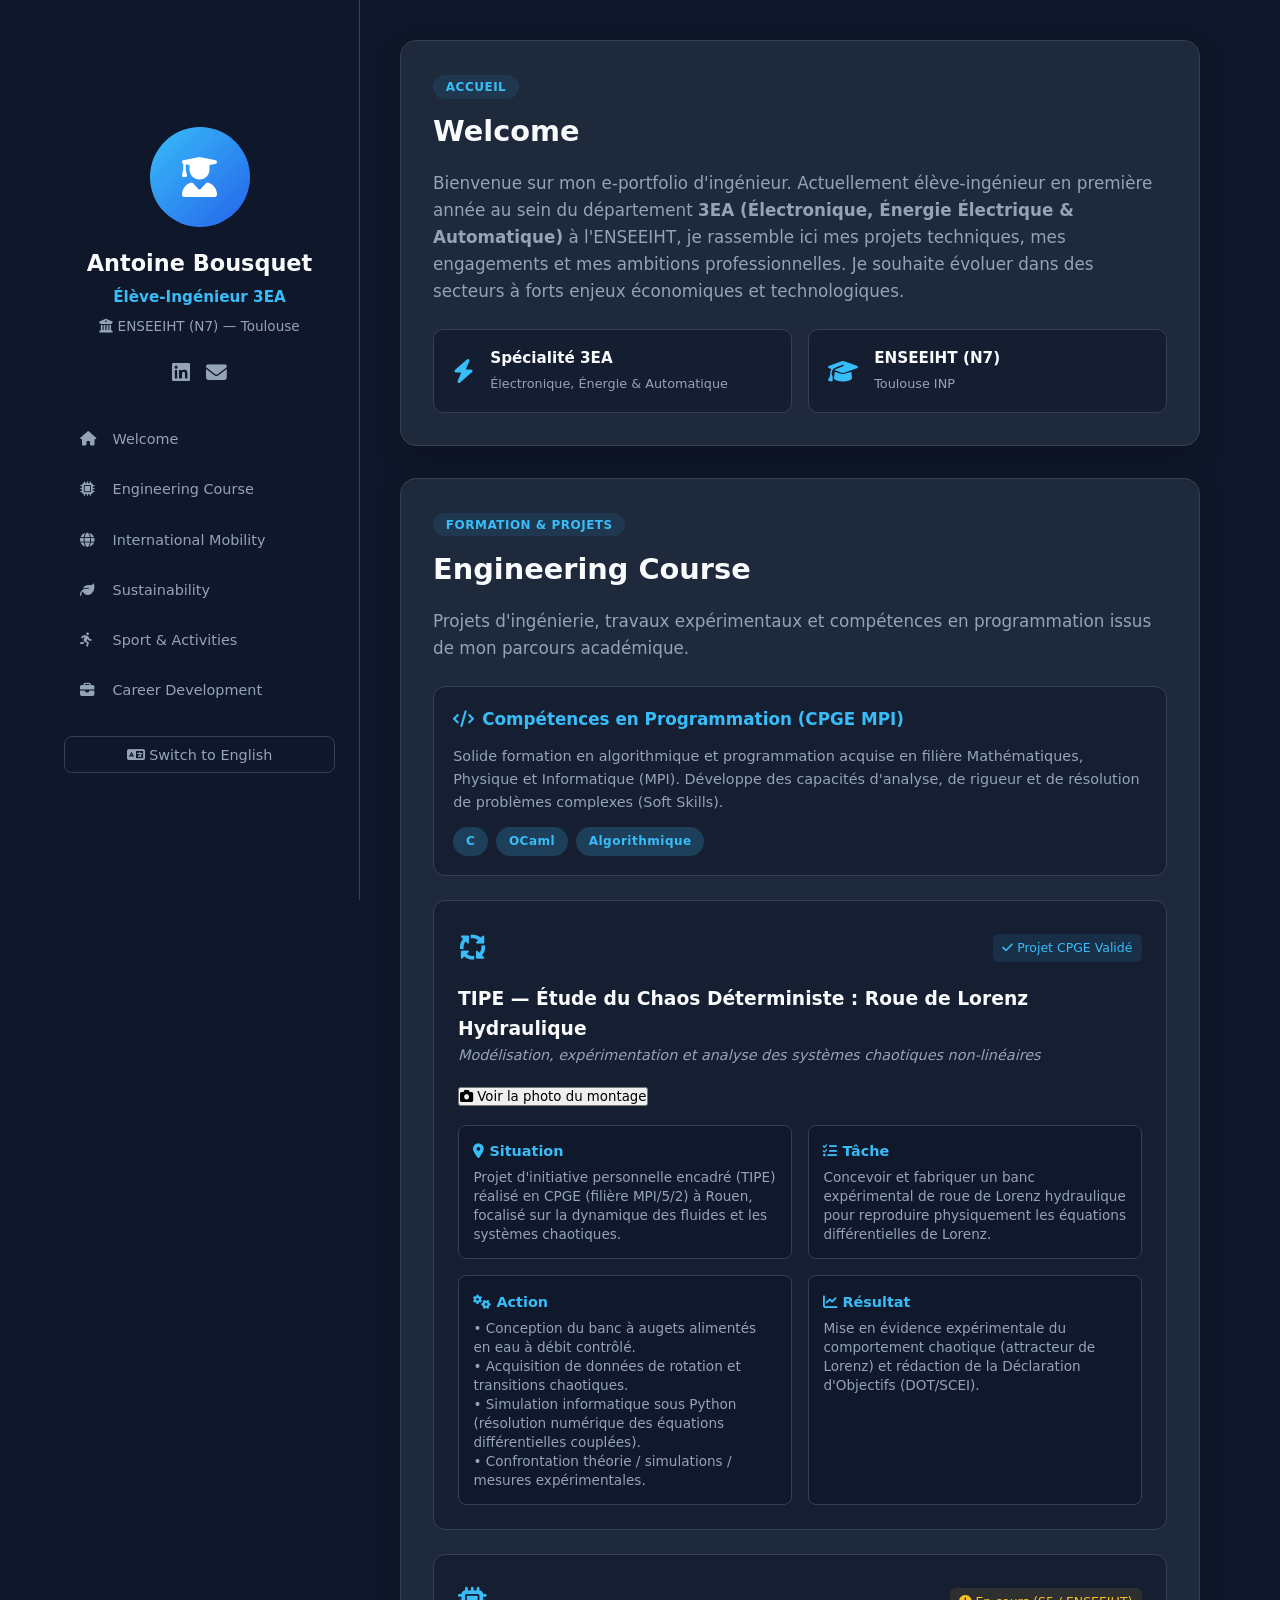
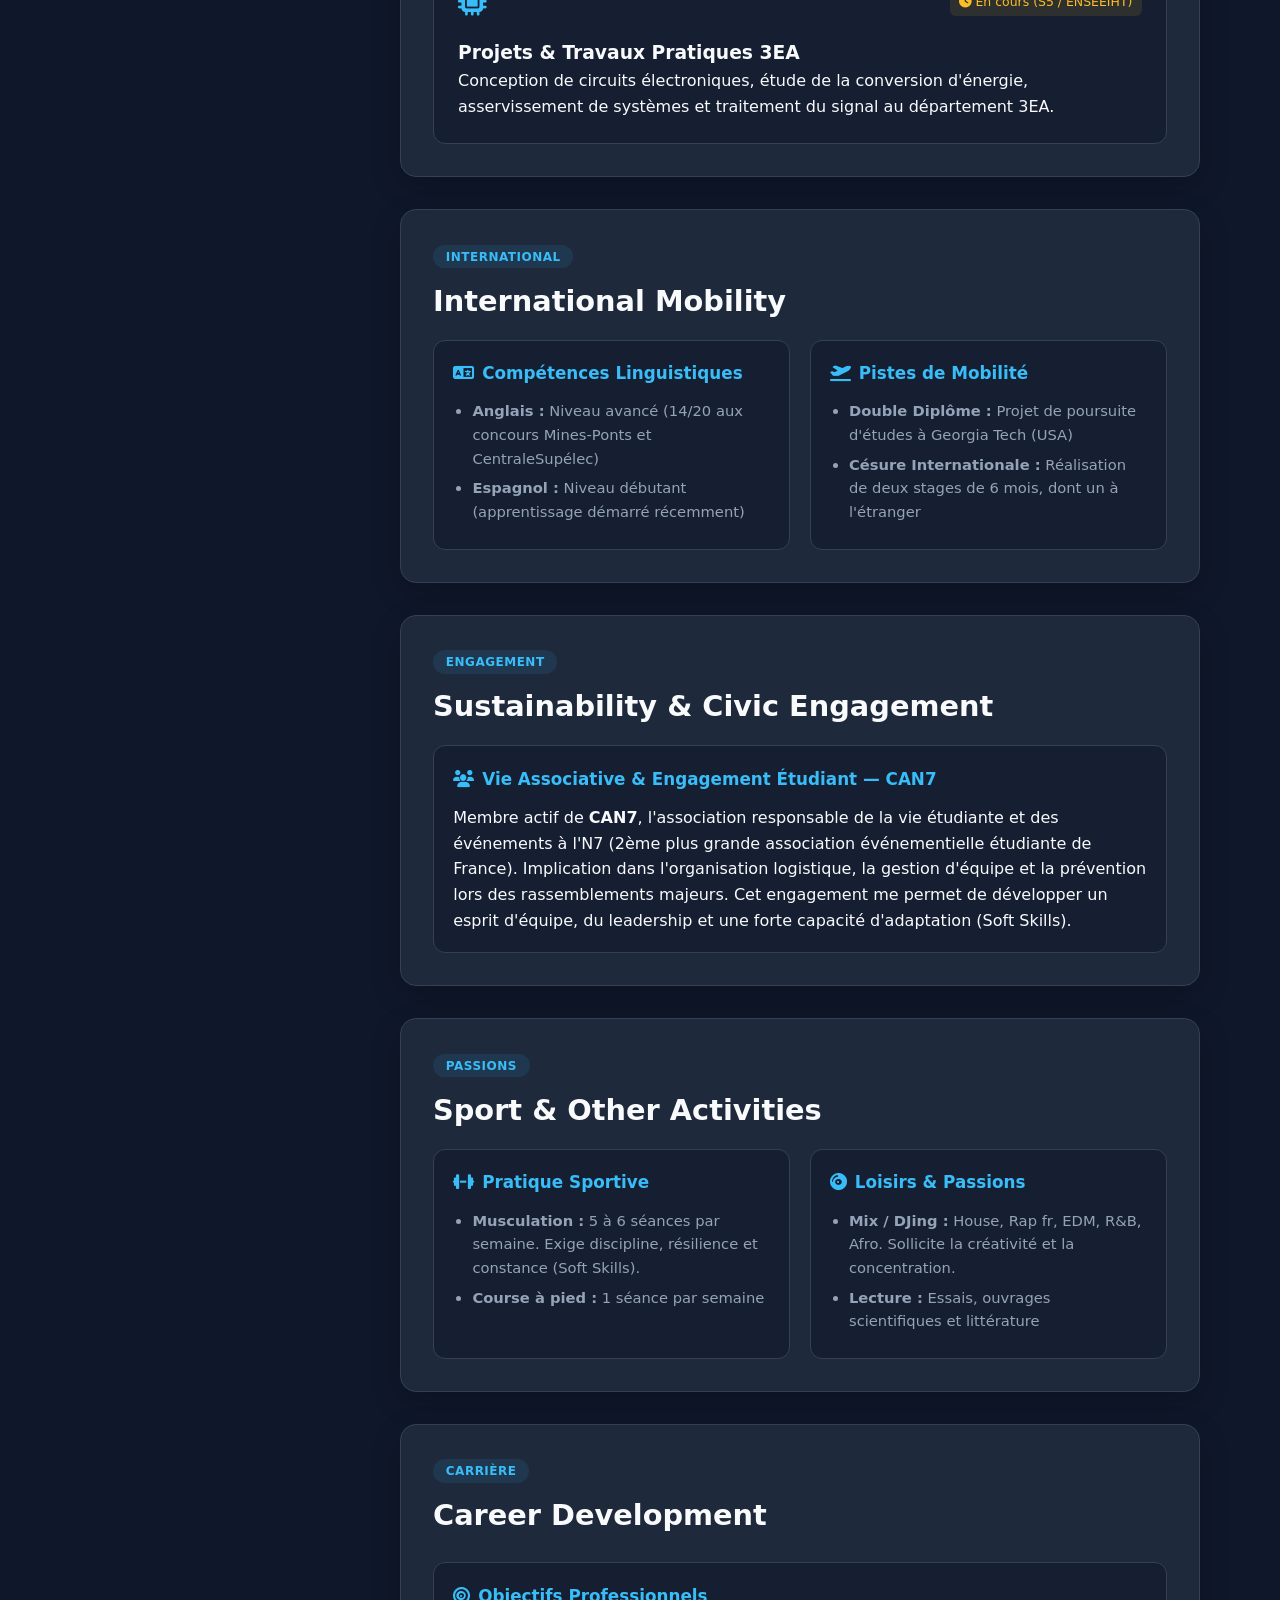
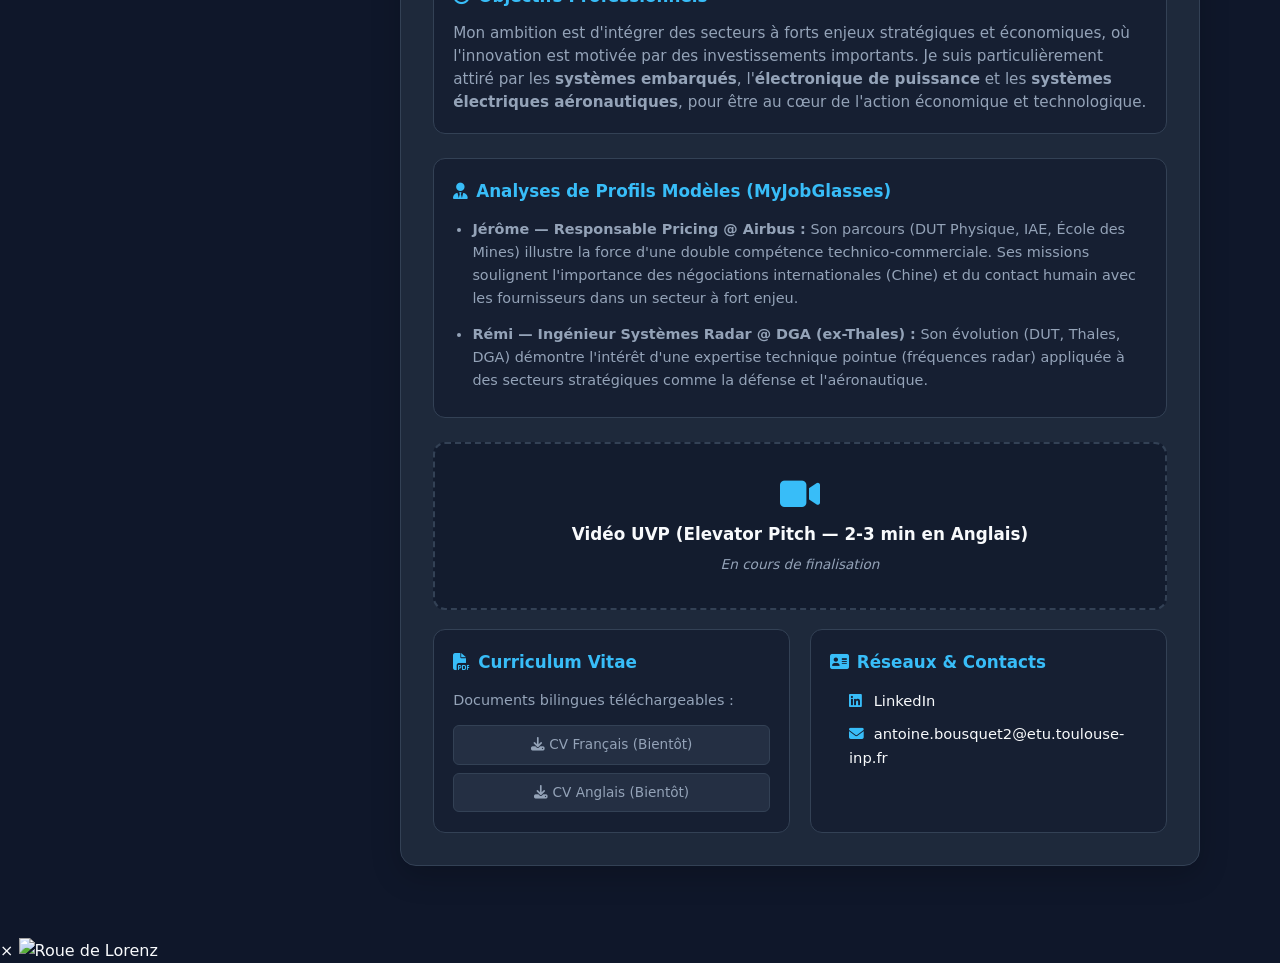
==== commit 4734ff2b: "Update index.html" ====
--- a/index.html
+++ b/index.html
@@ -14,15 +14,15 @@
     <!-- Barre latérale fixe (Gauche) -->
     <aside class="sidebar">
       <div class="profile-card">
-        <!-- Emplacement photo de profil -->
         <div class="avatar-container">
           <i class="fa-solid fa-user-graduate avatar-icon"></i>
-          <!-- Quand tu auras ta photo, remplace la ligne au-dessus par : -->
-          <!-- <img src="photo.jpg" alt="Antoine Bousquet" class="avatar-img"> -->
         </div>
         
         <h1>Antoine Bousquet</h1>
-        <p class="tagline">Élève-Ingénieur 3EA</p>
+        <p class="tagline">
+          <span class="lang-fr">Élève-Ingénieur 3EA</span>
+          <span class="lang-en">3EA Engineering Student</span>
+        </p>
         <p class="school"><i class="fa-solid fa-building-columns"></i> ENSEEIHT (N7) — Toulouse</p>
 
         <div class="social-links">
@@ -40,8 +40,9 @@
             <li><a href="#career"><i class="fa-solid fa-briefcase"></i> Career Development</a></li>
           </ul>
         </nav>
+        
         <button id="langToggle" class="lang-toggle-btn">
-        <i class="fa-solid fa-language"></i> Switch to English
+          <i class="fa-solid fa-language"></i> Switch to English
         </button>
       </div>
     </aside>
@@ -51,18 +52,26 @@
 
       <!-- Onglet 1: Welcome -->
       <section id="welcome" class="section-card">
-        <span class="badge">Accueil</span>
+        <span class="badge">
+          <span class="lang-fr">Accueil</span>
+          <span class="lang-en">Home</span>
+        </span>
         <h2>Welcome</h2>
-        <p class="hero-text">
+        <p class="hero-text lang-fr">
           Bienvenue sur mon e-portfolio d'ingénieur. Actuellement élève-ingénieur en première année au sein du département <strong>3EA (Électronique, Énergie Électrique & Automatique)</strong> à l'ENSEEIHT, je rassemble ici mes projets techniques, mes engagements et mes ambitions professionnelles. Je souhaite évoluer dans des secteurs à forts enjeux économiques et technologiques.
+        </p>
+        <p class="hero-text lang-en">
+          Welcome to my engineering e-portfolio. Currently a first-year engineering student in the <strong>3EA (Electronics, Electrical Energy & Control)</strong> department at ENSEEIHT, I gather here my technical projects, commitments, and professional ambitions. I aim to work in sectors with high economic and technological stakes.
         </p>
         
         <div class="quick-stats">
           <div class="stat-box">
             <i class="fa-solid fa-bolt"></i>
             <div>
-              <strong>Spécialité 3EA</strong>
-              <span>Électronique, Énergie & Automatique</span>
+              <strong class="lang-fr">Spécialité 3EA</strong>
+              <strong class="lang-en">3EA Major</strong>
+              <span class="lang-fr">Électronique, Énergie & Automatique</span>
+              <span class="lang-en">Electronics, Energy & Control</span>
             </div>
           </div>
           <div class="stat-box">
@@ -77,19 +86,29 @@
 
       <!-- Onglet 2: Engineering Course -->
       <section id="engineering" class="section-card">
-        <span class="badge">Formation & Projets</span>
+        <span class="badge">
+          <span class="lang-fr">Formation & Projets</span>
+          <span class="lang-en">Education & Projects</span>
+        </span>
         <h2>Engineering Course</h2>
-        <p class="hero-text">Projets d'ingénierie, travaux expérimentaux et compétences en programmation issus de mon parcours académique.</p>
+        <p class="hero-text lang-fr">Projets d'ingénierie, travaux expérimentaux et compétences en programmation issus de mon parcours académique.</p>
+        <p class="hero-text lang-en">Engineering projects, experimental work, and programming skills from my academic background.</p>
         
          <div class="info-box margin-top" style="margin-bottom: 1.5rem;">
-          <h3><i class="fa-solid fa-code"></i> Compétences en Programmation (CPGE MPI)</h3>
-          <p style="font-size: 0.9rem; color: var(--text-muted);">
+          <h3 class="lang-fr"><i class="fa-solid fa-code"></i> Compétences en Programmation (CPGE MPI)</h3>
+          <h3 class="lang-en"><i class="fa-solid fa-code"></i> Programming Skills (CPGE MPI)</h3>
+          
+          <p class="lang-fr" style="font-size: 0.9rem; color: var(--text-muted);">
             Solide formation en algorithmique et programmation acquise en filière Mathématiques, Physique et Informatique (MPI). Développe des capacités d'analyse, de rigueur et de résolution de problèmes complexes (Soft Skills).
           </p>
+          <p class="lang-en" style="font-size: 0.9rem; color: var(--text-muted);">
+            Solid background in algorithms and programming acquired in the Mathematics, Physics, and Computer Science (MPI) preparatory class. Develops analytical skills, rigor, and complex problem-solving abilities (Soft Skills).
+          </p>
+          
           <div style="margin-top: 0.8rem; display: flex; gap: 0.5rem; flex-wrap: wrap;">
-            <span class="badge" style="text-transform: none; background: rgba(56, 189, 248, 0.2);">Langage C</span>
+            <span class="badge" style="text-transform: none; background: rgba(56, 189, 248, 0.2);">C</span>
             <span class="badge" style="text-transform: none; background: rgba(56, 189, 248, 0.2);">OCaml</span>
-            <span class="badge" style="text-transform: none; background: rgba(56, 189, 248, 0.2);">Algorithmique</span>
+            <span class="badge" style="text-transform: none; background: rgba(56, 189, 248, 0.2);"><span class="lang-fr">Algorithmique</span><span class="lang-en">Algorithms</span></span>
           </div>
         </div>
 
@@ -98,23 +117,34 @@
           <div class="feature-card">
             <div class="card-header-flex">
               <div class="card-icon"><i class="fa-solid fa-arrows-spin"></i></div>
-              <span class="status-tag success"><i class="fa-solid fa-check"></i> Projet CPGE Validé</span>
-            </div>
-            
-            <h3>TIPE — Étude du Chaos Déterministe : Roue de Lorenz Hydraulique</h3>
-            <p class="project-subtitle"><em>Modélisation, expérimentation et analyse des systèmes chaotiques non-linéaires</em></p>
-            <img src="roue-lorenz.jpeg" alt="Construction du banc expérimental de la roue de Lorenz" class="project-image">
-            <div class="star-grid">
+              <span class="status-tag success">
+                <i class="fa-solid fa-check"></i> 
+                <span class="lang-fr">Projet CPGE Validé</span>
+                <span class="lang-en">Validated Project</span>
+              </span>
+            </div>
+            
+            <h3 class="lang-fr">TIPE — Étude du Chaos Déterministe : Roue de Lorenz Hydraulique</h3>
+            <h3 class="lang-en">TIPE — Study of Deterministic Chaos: Hydraulic Lorenz Wheel</h3>
+            
+            <p class="project-subtitle lang-fr"><em>Modélisation, expérimentation et analyse des systèmes chaotiques non-linéaires</em></p>
+            <p class="project-subtitle lang-en"><em>Modeling, experimentation, and analysis of non-linear chaotic systems</em></p>
+
+            <button class="view-img-btn" onclick="openModal()">
+              <i class="fa-solid fa-camera"></i> 
+              <span class="lang-fr">Voir la photo du montage</span>
+              <span class="lang-en">View assembly photo</span>
+            </button>
+
+            <div class="star-grid lang-fr">
               <div class="star-item">
                 <strong><i class="fa-solid fa-location-dot"></i> Situation</strong>
                 <p>Projet d'initiative personnelle encadré (TIPE) réalisé en CPGE (filière MPI/5/2) à Rouen, focalisé sur la dynamique des fluides et les systèmes chaotiques.</p>
               </div>
-
               <div class="star-item">
                 <strong><i class="fa-solid fa-list-check"></i> Tâche</strong>
                 <p>Concevoir et fabriquer un banc expérimental de roue de Lorenz hydraulique pour reproduire physiquement les équations différentielles de Lorenz.</p>
               </div>
-
               <div class="star-item">
                 <strong><i class="fa-solid fa-gears"></i> Action</strong>
                 <p>
@@ -124,10 +154,33 @@
                   • Confrontation théorie / simulations / mesures expérimentales.
                 </p>
               </div>
-
               <div class="star-item">
                 <strong><i class="fa-solid fa-chart-line"></i> Résultat</strong>
                 <p>Mise en évidence expérimentale du comportement chaotique (attracteur de Lorenz) et rédaction de la Déclaration d'Objectifs (DOT/SCEI).</p>
+              </div>
+            </div>
+
+            <div class="star-grid lang-en">
+              <div class="star-item">
+                <strong><i class="fa-solid fa-location-dot"></i> Situation</strong>
+                <p>Personal initiative project (TIPE) completed during CPGE (MPI/5/2 track) in Rouen, focusing on fluid dynamics and chaotic systems.</p>
+              </div>
+              <div class="star-item">
+                <strong><i class="fa-solid fa-list-check"></i> Task</strong>
+                <p>Design and build an experimental hydraulic Lorenz wheel to physically replicate the Lorenz differential equations.</p>
+              </div>
+              <div class="star-item">
+                <strong><i class="fa-solid fa-gears"></i> Action</strong>
+                <p>
+                  • Designed the water-fed bucket rig with controlled flow.<br>
+                  • Acquired rotation data and analyzed chaotic transitions.<br>
+                  • Ran computer simulations in Python (numerical resolution of coupled differential equations).<br>
+                  • Compared theory, simulations, and experimental measurements.
+                </p>
+              </div>
+              <div class="star-item">
+                <strong><i class="fa-solid fa-chart-line"></i> Result</strong>
+                <p>Experimental demonstration of chaotic behavior (Lorenz attractor) and official drafting of the Objectives Declaration (DOT/SCEI).</p>
               </div>
             </div>
           </div>
@@ -136,10 +189,17 @@
           <div class="feature-card margin-top">
             <div class="card-header-flex">
               <div class="card-icon"><i class="fa-solid fa-microchip"></i></div>
-              <span class="status-tag pending"><i class="fa-solid fa-clock"></i> En cours (S5 / ENSEEIHT)</span>
-            </div>
-            <h3>Projets & Travaux Pratiques 3EA</h3>
-            <p>Conception de circuits électroniques, étude de la conversion d'énergie, asservissement de systèmes et traitement du signal au département 3EA.</p>
+              <span class="status-tag pending">
+                <i class="fa-solid fa-clock"></i> 
+                <span class="lang-fr">En cours (S5 / ENSEEIHT)</span>
+                <span class="lang-en">In progress (S5 / ENSEEIHT)</span>
+              </span>
+            </div>
+            <h3 class="lang-fr">Projets & Travaux Pratiques 3EA</h3>
+            <h3 class="lang-en">3EA Projects & Practicals</h3>
+            
+            <p class="lang-fr">Conception de circuits électroniques, étude de la conversion d'énergie, asservissement de systèmes et traitement du signal au département 3EA.</p>
+            <p class="lang-en">Design of electronic circuits, study of energy conversion, system control, and signal processing in the 3EA department.</p>
           </div>
         </div>
       </section>
@@ -151,71 +211,113 @@
         
         <div class="grid-2col">
           <div class="info-box">
-            <h3><i class="fa-solid fa-language"></i> Compétences Linguistiques</h3>
-            <ul>
+            <h3 class="lang-fr"><i class="fa-solid fa-language"></i> Compétences Linguistiques</h3>
+            <h3 class="lang-en"><i class="fa-solid fa-language"></i> Language Skills</h3>
+            <ul class="lang-fr">
               <li><strong>Anglais :</strong> Niveau avancé (14/20 aux concours Mines-Ponts et CentraleSupélec)</li>
               <li><strong>Espagnol :</strong> Niveau débutant (apprentissage démarré récemment)</li>
             </ul>
-          </div>
-          <div class="info-box">
-            <h3><i class="fa-solid fa-plane-departure"></i> Pistes de Mobilité</h3>
-            <ul>
+            <ul class="lang-en">
+              <li><strong>English:</strong> Advanced level (14/20 on Mines-Ponts and CentraleSupélec national exams)</li>
+              <li><strong>Spanish:</strong> Beginner level (recently started learning)</li>
+            </ul>
+          </div>
+          
+          <div class="info-box">
+            <h3 class="lang-fr"><i class="fa-solid fa-plane-departure"></i> Pistes de Mobilité</h3>
+            <h3 class="lang-en"><i class="fa-solid fa-plane-departure"></i> Mobility Projects</h3>
+            <ul class="lang-fr">
               <li><strong>Double Diplôme :</strong> Projet de poursuite d'études à Georgia Tech (USA)</li>
               <li><strong>Césure Internationale :</strong> Réalisation de deux stages de 6 mois, dont un à l'étranger</li>
             </ul>
+            <ul class="lang-en">
+              <li><strong>Dual Degree:</strong> Project to pursue studies at Georgia Tech (USA)</li>
+              <li><strong>Gap Year:</strong> Planning two 6-month internships, including one abroad</li>
+            </ul>
           </div>
         </div>
       </section>
 
       <!-- Onglet 4: Sustainability & Civic Engagement -->
       <section id="sustainability" class="section-card">
-        <span class="badge">Engagement</span>
+        <span class="badge">
+          <span class="lang-fr">Engagement</span>
+          <span class="lang-en">Civic Engagement</span>
+        </span>
         <h2>Sustainability & Civic Engagement</h2>
         <div class="info-box">
-          <h3><i class="fa-solid fa-users"></i> Vie Associative & Engagement Étudiant — CAN7</h3>
-          <p>
+          <h3 class="lang-fr"><i class="fa-solid fa-users"></i> Vie Associative & Engagement Étudiant — CAN7</h3>
+          <h3 class="lang-en"><i class="fa-solid fa-users"></i> Student Association & Engagement — CAN7</h3>
+          
+          <p class="lang-fr">
             Membre actif de <strong>CAN7</strong>, l'association responsable de la vie étudiante et des événements à l'N7 (2ème plus grande association événementielle étudiante de France). Implication dans l'organisation logistique, la gestion d'équipe et la prévention lors des rassemblements majeurs. Cet engagement me permet de développer un esprit d'équipe, du leadership et une forte capacité d'adaptation (Soft Skills).
+          </p>
+          <p class="lang-en">
+            Active member of <strong>CAN7</strong>, the association responsible for student life and events at N7 (the 2nd largest student event association in France). Involved in logistics organization, team management, and prevention during major gatherings. This engagement allows me to develop team spirit, leadership, and strong adaptability (Soft Skills).
           </p>
         </div>
       </section>
 
       <!-- Onglet 5: Sport & Other Activities -->
       <section id="sport" class="section-card">
-        <span class="badge">Passions</span>
+        <span class="badge">
+          <span class="lang-fr">Passions</span>
+          <span class="lang-en">Hobbies</span>
+        </span>
         <h2>Sport & Other Activities</h2>
         <div class="grid-2col">
           <div class="info-box">
-            <h3><i class="fa-solid fa-dumbbell"></i> Pratique Sportive</h3>
-            <ul>
+            <h3 class="lang-fr"><i class="fa-solid fa-dumbbell"></i> Pratique Sportive</h3>
+            <h3 class="lang-en"><i class="fa-solid fa-dumbbell"></i> Sports</h3>
+            <ul class="lang-fr">
               <li><strong>Musculation :</strong> 5 à 6 séances par semaine. Exige discipline, résilience et constance (Soft Skills).</li>
               <li><strong>Course à pied :</strong> 1 séance par semaine</li>
             </ul>
-          </div>
-          <div class="info-box">
-            <h3><i class="fa-solid fa-compact-disc"></i> Loisirs & Passions</h3>
-            <ul>
+            <ul class="lang-en">
+              <li><strong>Weightlifting:</strong> 5 to 6 sessions per week. Requires discipline, resilience, and consistency (Soft Skills).</li>
+              <li><strong>Running:</strong> 1 session per week</li>
+            </ul>
+          </div>
+          <div class="info-box">
+            <h3 class="lang-fr"><i class="fa-solid fa-compact-disc"></i> Loisirs & Passions</h3>
+            <h3 class="lang-en"><i class="fa-solid fa-compact-disc"></i> Hobbies</h3>
+            <ul class="lang-fr">
               <li><strong>Mix / DJing :</strong> House, Rap fr, EDM, R&B, Afro. Sollicite la créativité et la concentration.</li>
               <li><strong>Lecture :</strong> Essais, ouvrages scientifiques et littérature</li>
             </ul>
+            <ul class="lang-en">
+              <li><strong>Mix / DJing:</strong> House, French Rap, EDM, R&B, Afro. Stimulates creativity and focus.</li>
+              <li><strong>Reading:</strong> Essays, scientific literature, and novels</li>
+            </ul>
           </div>
         </div>
       </section>
 
       <!-- Onglet 6: Career Development -->
       <section id="career" class="section-card">
-        <span class="badge">Carrière</span>
+        <span class="badge">
+          <span class="lang-fr">Carrière</span>
+          <span class="lang-en">Career</span>
+        </span>
         <h2>Career Development</h2>
         
         <div class="info-box margin-top" style="margin-bottom: 1.5rem;">
-          <h3><i class="fa-solid fa-bullseye"></i> Objectifs Professionnels</h3>
-          <p style="font-size: 0.95rem; color: var(--text-muted); line-height: 1.5;">
+          <h3 class="lang-fr"><i class="fa-solid fa-bullseye"></i> Objectifs Professionnels</h3>
+          <h3 class="lang-en"><i class="fa-solid fa-bullseye"></i> Career Goals</h3>
+          
+          <p class="lang-fr" style="font-size: 0.95rem; color: var(--text-muted); line-height: 1.5;">
             Mon ambition est d'intégrer des secteurs à forts enjeux stratégiques et économiques, où l'innovation est motivée par des investissements importants. Je suis particulièrement attiré par les <strong>systèmes embarqués</strong>, l'<strong>électronique de puissance</strong> et les <strong>systèmes électriques aéronautiques</strong>, pour être au cœur de l'action économique et technologique.
           </p>
+          <p class="lang-en" style="font-size: 0.95rem; color: var(--text-muted); line-height: 1.5;">
+            My ambition is to join sectors with high strategic and economic stakes, where innovation is driven by significant investments. I am particularly drawn to <strong>embedded systems</strong>, <strong>power electronics</strong>, and <strong>aeronautical electrical systems</strong>, to be at the heart of economic and technological action.
+          </p>
         </div>
         
         <div class="info-box margin-top" style="margin-bottom: 1.5rem;">
-          <h3><i class="fa-solid fa-user-tie"></i> Analyses de Profils Modèles (MyJobGlasses)</h3>
-          <ul style="padding-left: 1.2rem; color: var(--text-muted); font-size: 0.9rem;">
+          <h3 class="lang-fr"><i class="fa-solid fa-user-tie"></i> Analyses de Profils Modèles (MyJobGlasses)</h3>
+          <h3 class="lang-en"><i class="fa-solid fa-user-tie"></i> Role Model Profiles (MyJobGlasses)</h3>
+          
+          <ul class="lang-fr" style="padding-left: 1.2rem; color: var(--text-muted); font-size: 0.9rem;">
             <li>
               <strong>Jérôme — Responsable Pricing @ Airbus :</strong> 
               Son parcours (DUT Physique, IAE, École des Mines) illustre la force d'une double compétence technico-commerciale. Ses missions soulignent l'importance des négociations internationales (Chine) et du contact humain avec les fournisseurs dans un secteur à fort enjeu.
@@ -225,32 +327,50 @@
               Son évolution (DUT, Thales, DGA) démontre l'intérêt d'une expertise technique pointue (fréquences radar) appliquée à des secteurs stratégiques comme la défense et l'aéronautique.
             </li>
           </ul>
+          <ul class="lang-en" style="padding-left: 1.2rem; color: var(--text-muted); font-size: 0.9rem;">
+            <li>
+              <strong>Jérôme — Pricing Manager @ Airbus:</strong> 
+              His background (Physics DUT, IAE, École des Mines) illustrates the strength of dual technical and commercial skills. His missions highlight the importance of international negotiations (China) and human contact with suppliers in a high-stakes sector.
+            </li>
+            <li style="margin-top: 0.8rem;">
+              <strong>Rémi — Radar Systems Engineer @ DGA (ex-Thales):</strong> 
+              His career path (DUT, Thales, DGA) demonstrates the value of specialized technical expertise (radar frequencies) applied to strategic sectors like defense and aeronautics.
+            </li>
+          </ul>
         </div>
         
         <!-- Emplacement Vidéo Pitch -->
         <div class="video-container">
           <div class="video-placeholder">
             <i class="fa-solid fa-video"></i>
-            <h3>Vidéo UVP (Elevator Pitch — 2-3 min en Anglais)</h3>
-            <p><em>En cours de finalisation</em></p>
+            <h3 class="lang-fr">Vidéo UVP (Elevator Pitch — 2-3 min en Anglais)</h3>
+            <h3 class="lang-en">UVP Video (Elevator Pitch — 2-3 min in English)</h3>
+            <p class="lang-fr"><em>En cours de finalisation</em></p>
+            <p class="lang-en"><em>Work in progress</em></p>
           </div>
         </div>
 
         <!-- Emplacement CVs & Réseaux -->
         <div class="grid-2col">
           <div class="info-box">
-            <h3><i class="fa-solid fa-file-pdf"></i> Curriculum Vitae</h3>
-            <p style="font-size: 0.9rem; color: var(--text-muted); margin-bottom: 0.8rem;">Documents bilingues téléchargeables :</p>
+            <h3 class="lang-fr"><i class="fa-solid fa-file-pdf"></i> Curriculum Vitae</h3>
+            <h3 class="lang-en"><i class="fa-solid fa-file-pdf"></i> Resumes</h3>
+            
+            <p class="lang-fr" style="font-size: 0.9rem; color: var(--text-muted); margin-bottom: 0.8rem;">Documents bilingues téléchargeables :</p>
+            <p class="lang-en" style="font-size: 0.9rem; color: var(--text-muted); margin-bottom: 0.8rem;">Downloadable bilingual documents:</p>
+            
             <div class="buttons-group">
-              <span class="btn-disabled"><i class="fa-solid fa-download"></i> CV Français (Bientôt)</span>
-              <span class="btn-disabled"><i class="fa-solid fa-download"></i> CV English (Soon)</span>
-            </div>
-          </div>
-
-          <div class="info-box">
-            <h3><i class="fa-solid fa-address-card"></i> Réseaux & Contacts</h3>
+              <span class="btn-disabled"><i class="fa-solid fa-download"></i> <span class="lang-fr">CV Français (Bientôt)</span><span class="lang-en">French CV (Soon)</span></span>
+              <span class="btn-disabled"><i class="fa-solid fa-download"></i> <span class="lang-fr">CV Anglais (Bientôt)</span><span class="lang-en">English CV (Soon)</span></span>
+            </div>
+          </div>
+
+          <div class="info-box">
+            <h3 class="lang-fr"><i class="fa-solid fa-address-card"></i> Réseaux & Contacts</h3>
+            <h3 class="lang-en"><i class="fa-solid fa-address-card"></i> Links & Contacts</h3>
+            
             <ul class="contact-list">
-              <li><i class="fa-brands fa-linkedin"></i> <a href="https://www.linkedin.com/in/bousquet-antoine-a207343b2/" target="_blank">Profil LinkedIn</a></li>
+              <li><i class="fa-brands fa-linkedin"></i> <a href="https://www.linkedin.com/in/bousquet-antoine-a207343b2/" target="_blank">LinkedIn</a></li>
               <li><i class="fa-solid fa-envelope"></i> <a href="mailto:antoine.bousquet2@etu.toulouse-inp.fr">antoine.bousquet2@etu.toulouse-inp.fr</a></li>
             </ul>
           </div>
@@ -258,19 +378,46 @@
       </section>
 
     </main>
-
   </div>
-<script>
-  const toggleBtn = document.getElementById('langToggle');
-  let isEnglish = false;
-  
-  toggleBtn.addEventListener('click', () => {
-    isEnglish = !isEnglish;
-    toggleBtn.innerHTML = isEnglish ? '<i class="fa-solid fa-language"></i> Passer en Français' : '<i class="fa-solid fa-language"></i> Switch to English';
+
+  <!-- Fenêtre Modale pour l'image -->
+  <div id="imageModal" class="modal">
+    <span class="close-modal" onclick="closeModal()">&times;</span>
+    <img class="modal-content" id="modalImg" src="roue-lorenz.jpg" alt="Roue de Lorenz">
+  </div>
+
+  <script>
+    // Script pour le changement de langue
+    const toggleBtn = document.getElementById('langToggle');
+    let isEnglish = false;
     
-    document.querySelectorAll('.lang-fr').forEach(el => el.style.display = isEnglish ? 'none' : '');
-    document.querySelectorAll('.lang-en').forEach(el => el.style.display = isEnglish ? '' : 'none');
-  });
-</script>
+    // Initialisation
+    document.querySelectorAll('.lang-en').forEach(el => el.style.display = 'none');
+    
+    toggleBtn.addEventListener('click', () => {
+      isEnglish = !isEnglish;
+      toggleBtn.innerHTML = isEnglish ? '<i class="fa-solid fa-language"></i> Passer en Français' : '<i class="fa-solid fa-language"></i> Switch to English';
+      
+      document.querySelectorAll('.lang-fr').forEach(el => el.style.display = isEnglish ? 'none' : '');
+      document.querySelectorAll('.lang-en').forEach(el => el.style.display = isEnglish ? '' : 'none');
+    });
+
+    // Script pour la fenêtre modale de l'image
+    function openModal() {
+      document.getElementById('imageModal').style.display = 'flex';
+    }
+    
+    function closeModal() {
+      document.getElementById('imageModal').style.display = 'none';
+    }
+    
+    window.onclick = function(event) {
+      var modal = document.getElementById('imageModal');
+      if (event.target == modal) {
+        modal.style.display = "none";
+      }
+    }
+  </script>
+
 </body>
 </html>
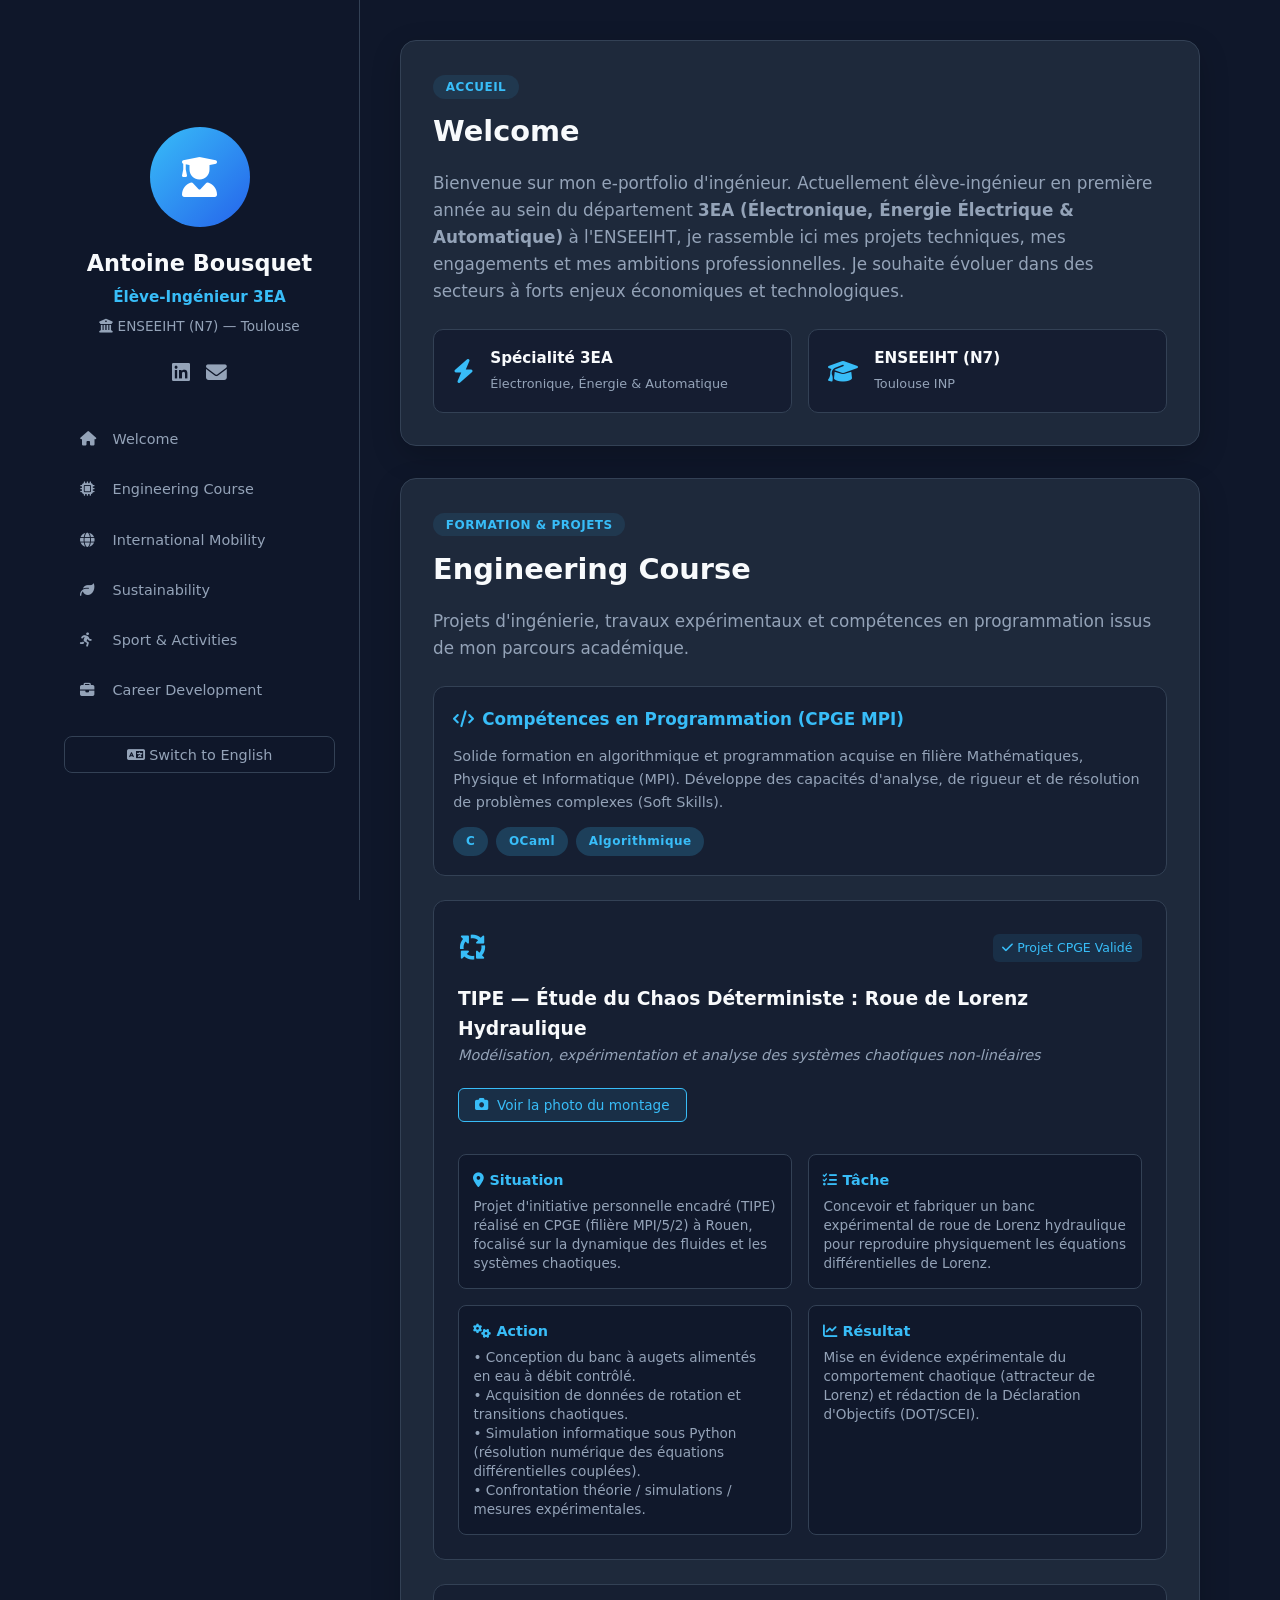
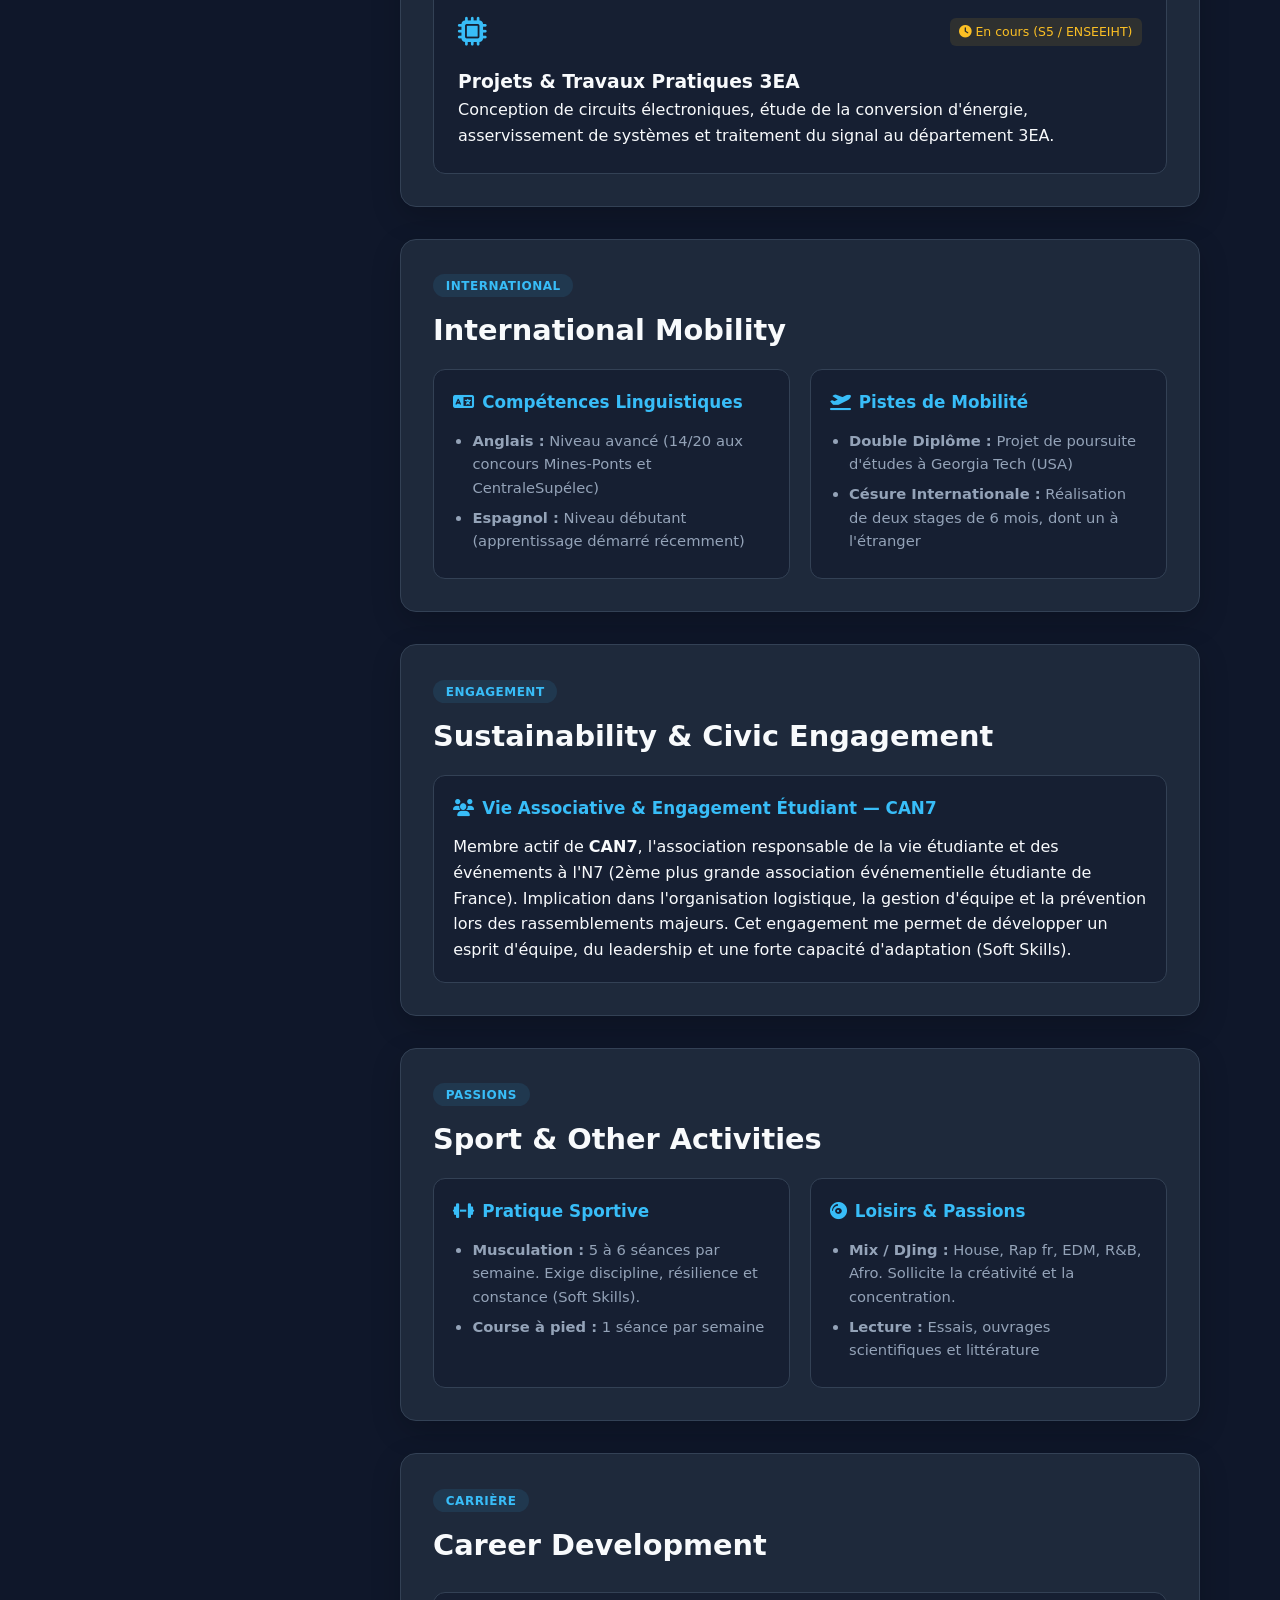
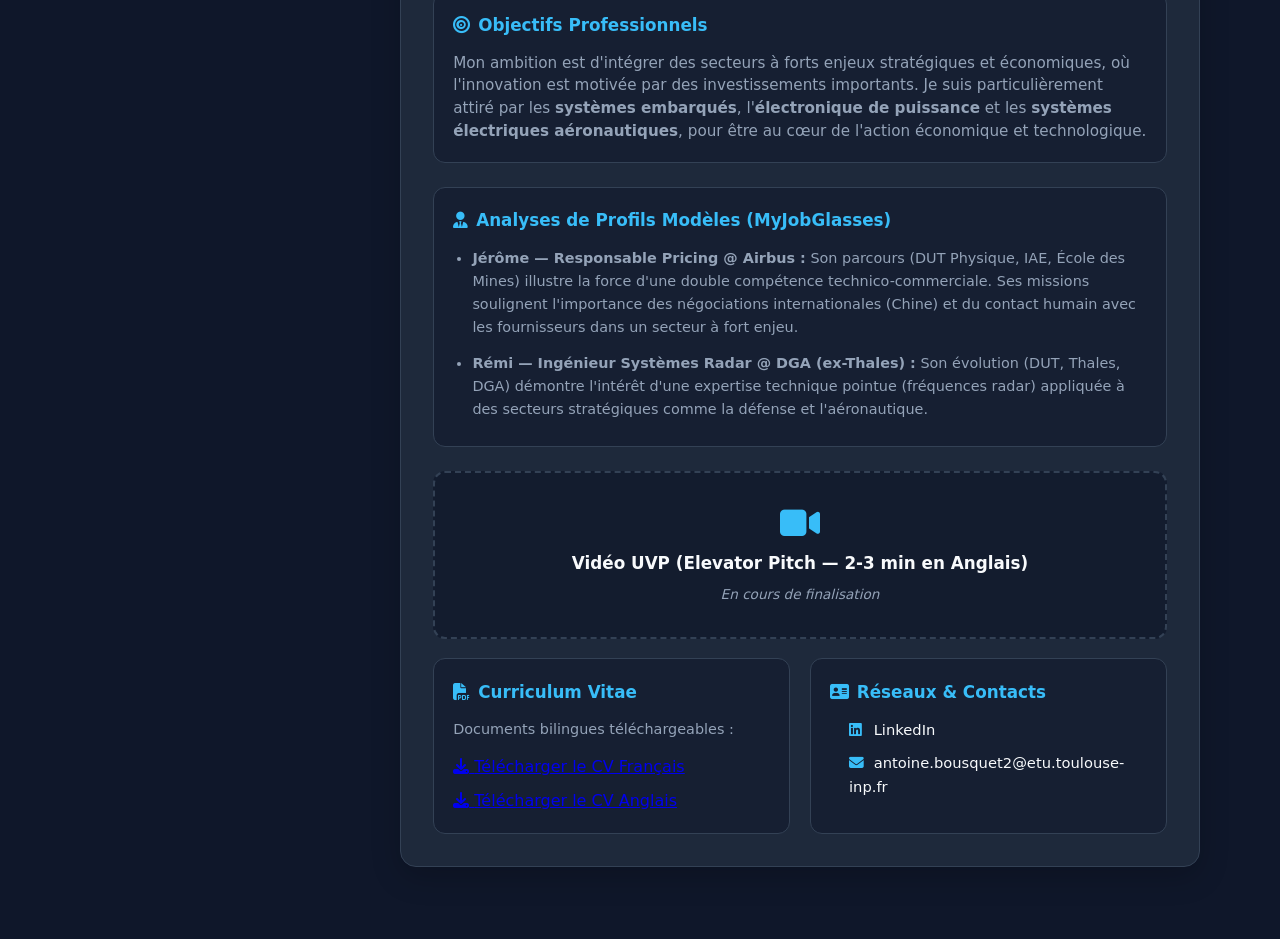
==== commit 4019f45b: "Update index.html" ====
--- a/index.html
+++ b/index.html
@@ -360,8 +360,8 @@
             <p class="lang-en" style="font-size: 0.9rem; color: var(--text-muted); margin-bottom: 0.8rem;">Downloadable bilingual documents:</p>
             
             <div class="buttons-group">
-              <span class="btn-disabled"><i class="fa-solid fa-download"></i> <span class="lang-fr">CV Français (Bientôt)</span><span class="lang-en">French CV (Soon)</span></span>
-              <span class="btn-disabled"><i class="fa-solid fa-download"></i> <span class="lang-fr">CV Anglais (Bientôt)</span><span class="lang-en">English CV (Soon)</span></span>
+              <a href="cv_fr.pdf" target="_blank" class="btn-download"><i class="fa-solid fa-download"></i> <span class="lang-fr">Télécharger le CV Français</span><span class="lang-en">Download French CV</span></a>
+              <a href="cv_en.pdf" target="_blank" class="btn-download"><i class="fa-solid fa-download"></i> <span class="lang-fr">Télécharger le CV Anglais</span><span class="lang-en">Download English CV</span></a>
             </div>
           </div>
 
--- a/style.css
+++ b/style.css
@@ -63,12 +63,6 @@
   color: white;
 }
 
-.avatar-img {
-  width: 100%;
-  height: 100%;
-  object-fit: cover;
-}
-
 .sidebar h1 {
   font-size: 1.4rem;
   font-weight: 700;
@@ -135,6 +129,26 @@
   margin-right: 8px;
 }
 
+/* Bouton de Langue */
+.lang-toggle-btn {
+  background: transparent;
+  color: var(--text-muted);
+  border: 1px solid var(--border-color);
+  padding: 0.6rem;
+  border-radius: 8px;
+  cursor: pointer;
+  width: 100%;
+  margin-top: 1rem;
+  font-size: 0.9rem;
+  transition: all 0.2s;
+}
+
+.lang-toggle-btn:hover {
+  background: var(--card-bg);
+  color: var(--text-main);
+  border-color: var(--accent-color);
+}
+
 /* Main Content */
 .main-content {
   flex: 1;
@@ -265,7 +279,65 @@
 .project-subtitle {
   color: var(--text-muted);
   font-size: 0.9rem;
-  margin-bottom: 1rem;
+  margin-bottom: 0.5rem;
+}
+
+/* Bouton pour ouvrir l'image */
+.view-img-btn {
+  background: rgba(56, 189, 248, 0.1);
+  color: var(--accent-color);
+  border: 1px solid var(--accent-color);
+  padding: 0.5rem 1rem;
+  border-radius: 6px;
+  cursor: pointer;
+  font-size: 0.85rem;
+  transition: all 0.2s;
+  margin: 0.8rem 0 1rem;
+  display: inline-flex;
+  align-items: center;
+  gap: 0.5rem;
+}
+
+.view-img-btn:hover {
+  background: var(--accent-color);
+  color: white;
+}
+
+/* Modale (Image en plein écran) */
+.modal {
+  display: none;
+  position: fixed;
+  z-index: 1000;
+  left: 0;
+  top: 0;
+  width: 100%;
+  height: 100%;
+  background-color: rgba(0, 0, 0, 0.85);
+  align-items: center;
+  justify-content: center;
+  backdrop-filter: blur(5px);
+}
+
+.modal-content {
+  max-width: 90%;
+  max-height: 90vh;
+  border-radius: 8px;
+  box-shadow: 0 5px 15px rgba(0,0,0,0.3);
+}
+
+.close-modal {
+  position: absolute;
+  top: 20px;
+  right: 35px;
+  color: #f1f1f1;
+  font-size: 40px;
+  font-weight: bold;
+  cursor: pointer;
+  transition: 0.3s;
+}
+
+.close-modal:hover {
+  color: var(--accent-color);
 }
 
 /* Method STAR */
@@ -393,36 +465,3 @@
     grid-template-columns: 1fr;
   }
 }
-/* Bouton de langue */
-.lang-toggle-btn {
-  background: transparent;
-  color: var(--text-muted);
-  border: 1px solid var(--border-color);
-  padding: 0.6rem;
-  border-radius: 8px;
-  cursor: pointer;
-  width: 100%;
-  margin-top: 1rem;
-  font-size: 0.9rem;
-  transition: all 0.2s;
-}
-
-.lang-toggle-btn:hover {
-  background: var(--card-bg);
-  color: var(--text-main);
-  border-color: var(--accent-color);
-}
-
-.lang-en {
-  display: none; /* Cache le texte anglais par défaut */
-}
-
-/* Image de projet TIPE */
-.project-image {
-  width: 100%;
-  max-height: 250px;
-  object-fit: cover;
-  border-radius: 8px;
-  margin: 1rem 0;
-  border: 1px solid var(--border-color);
-}
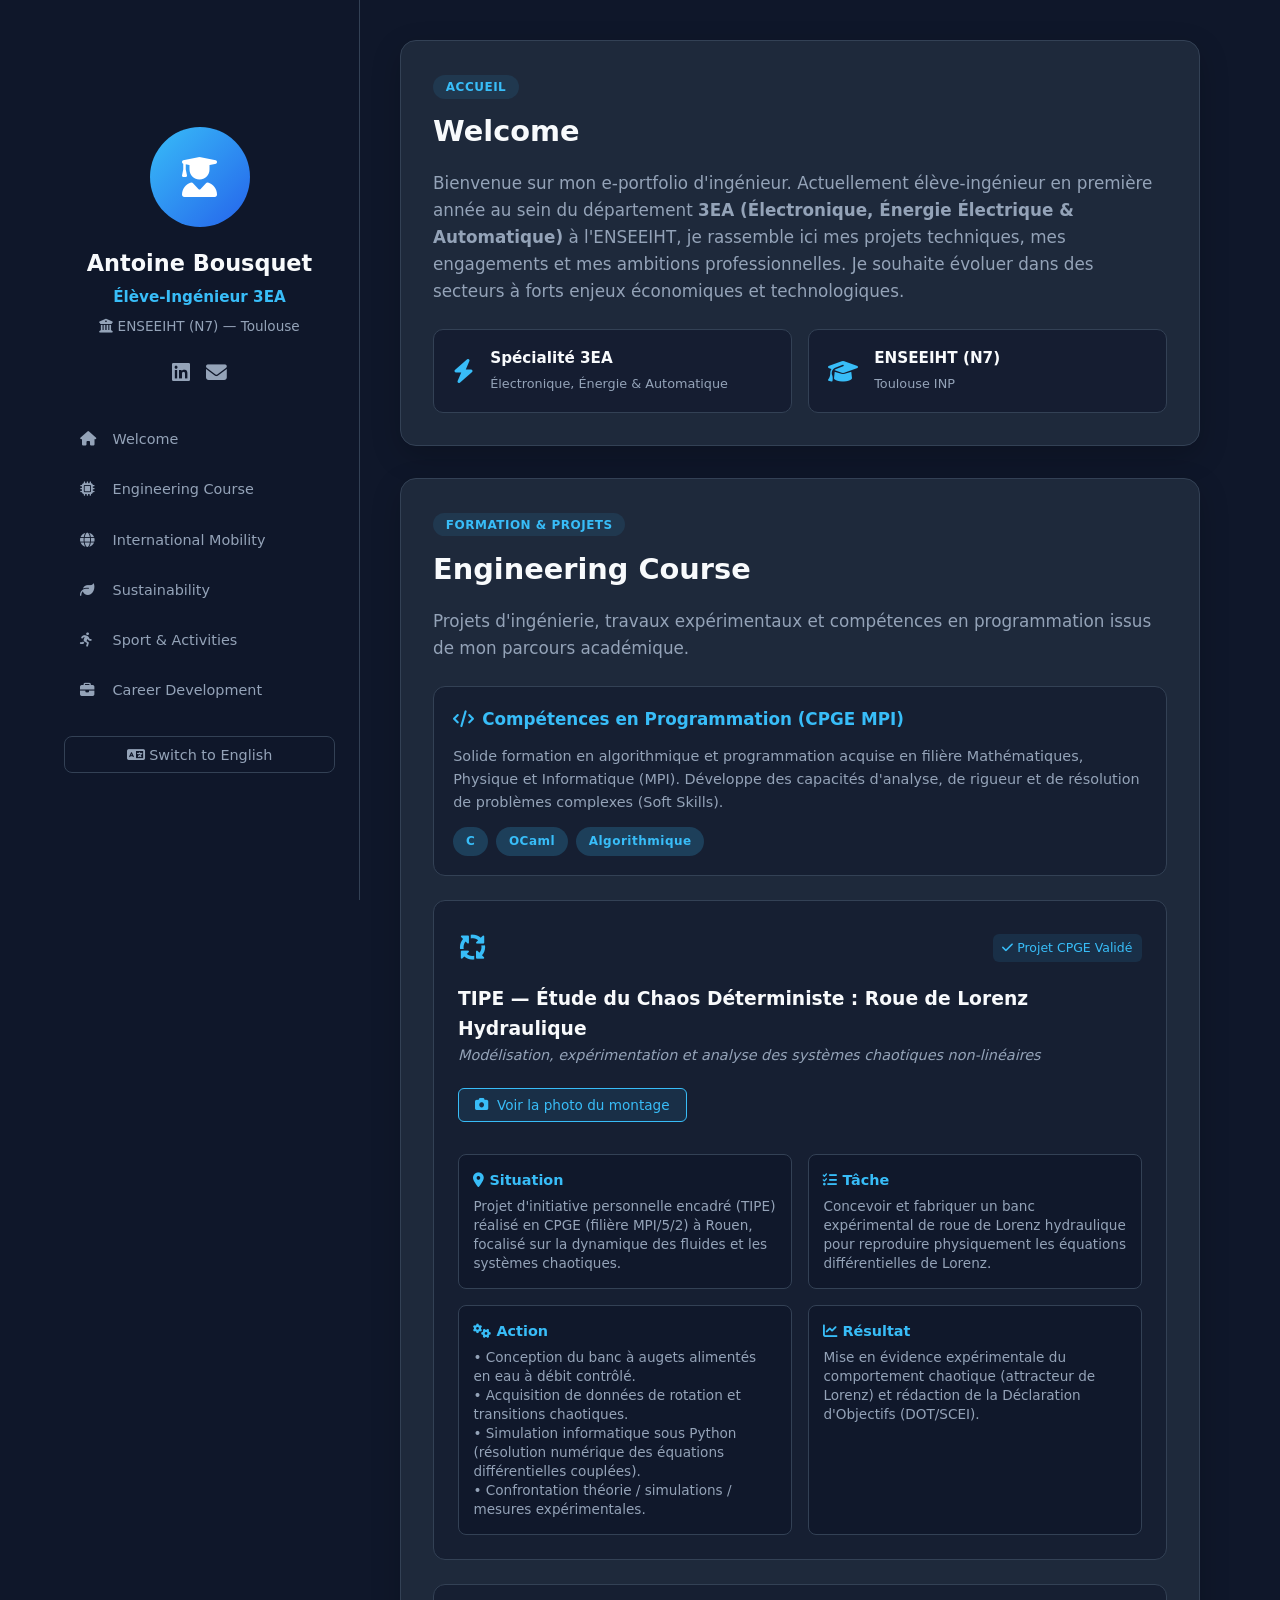
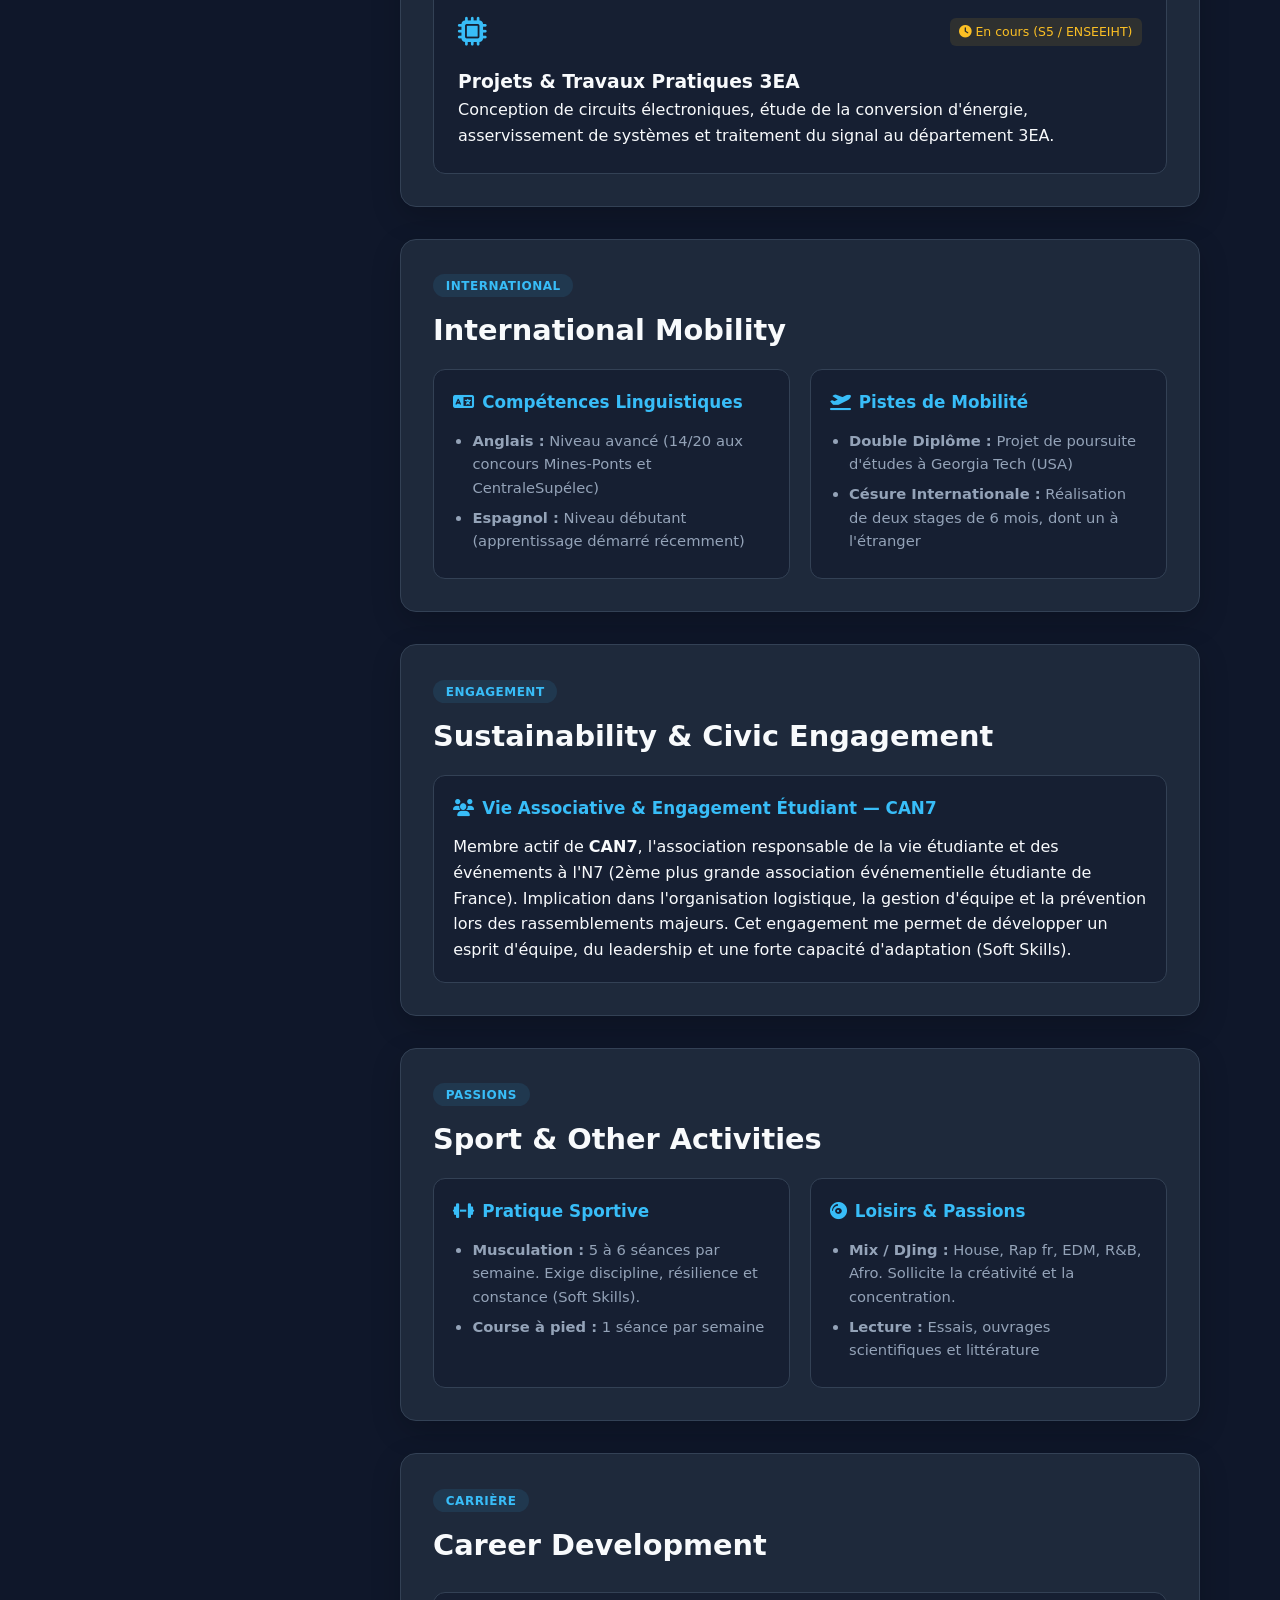
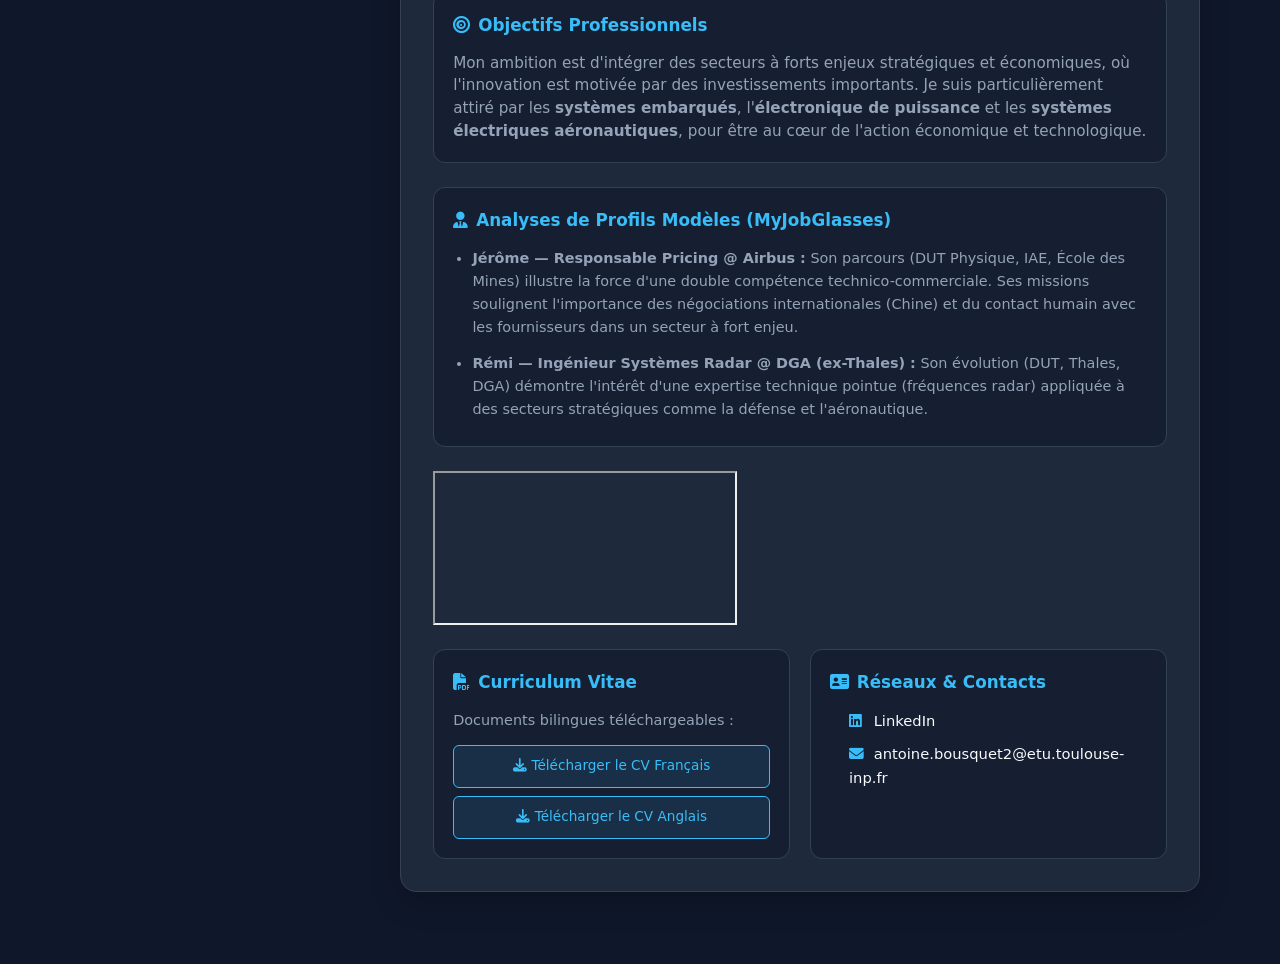
==== commit 77434f3c: "Update index.html" ====
--- a/index.html
+++ b/index.html
@@ -341,13 +341,12 @@
         
         <!-- Emplacement Vidéo Pitch -->
         <div class="video-container">
-          <div class="video-placeholder">
-            <i class="fa-solid fa-video"></i>
-            <h3 class="lang-fr">Vidéo UVP (Elevator Pitch — 2-3 min en Anglais)</h3>
-            <h3 class="lang-en">UVP Video (Elevator Pitch — 2-3 min in English)</h3>
-            <p class="lang-fr"><em>En cours de finalisation</em></p>
-            <p class="lang-en"><em>Work in progress</em></p>
-          </div>
+          <iframe 
+            src="https://youtube.com/shorts/GQOQf99Cnbo?is=qZ_Yh5otgLm1HthT" 
+            title="Elevator Pitch - Antoine Bousquet" 
+            allow="accelerometer; autoplay; clipboard-write; encrypted-media; gyroscope; picture-in-picture" 
+            allowfullscreen>
+          </iframe>
         </div>
 
         <!-- Emplacement CVs & Réseaux -->
--- a/style.css
+++ b/style.css
@@ -465,3 +465,21 @@
     grid-template-columns: 1fr;
   }
 }
+
+.btn-download {
+  display: inline-block;
+  background: rgba(56, 189, 248, 0.1);
+  color: var(--accent-color);
+  padding: 0.6rem 1rem;
+  border-radius: 6px;
+  font-size: 0.85rem;
+  text-align: center;
+  border: 1px solid var(--accent-color);
+  text-decoration: none;
+  transition: all 0.2s;
+}
+
+.btn-download:hover {
+  background: var(--accent-color);
+  color: white;
+}
